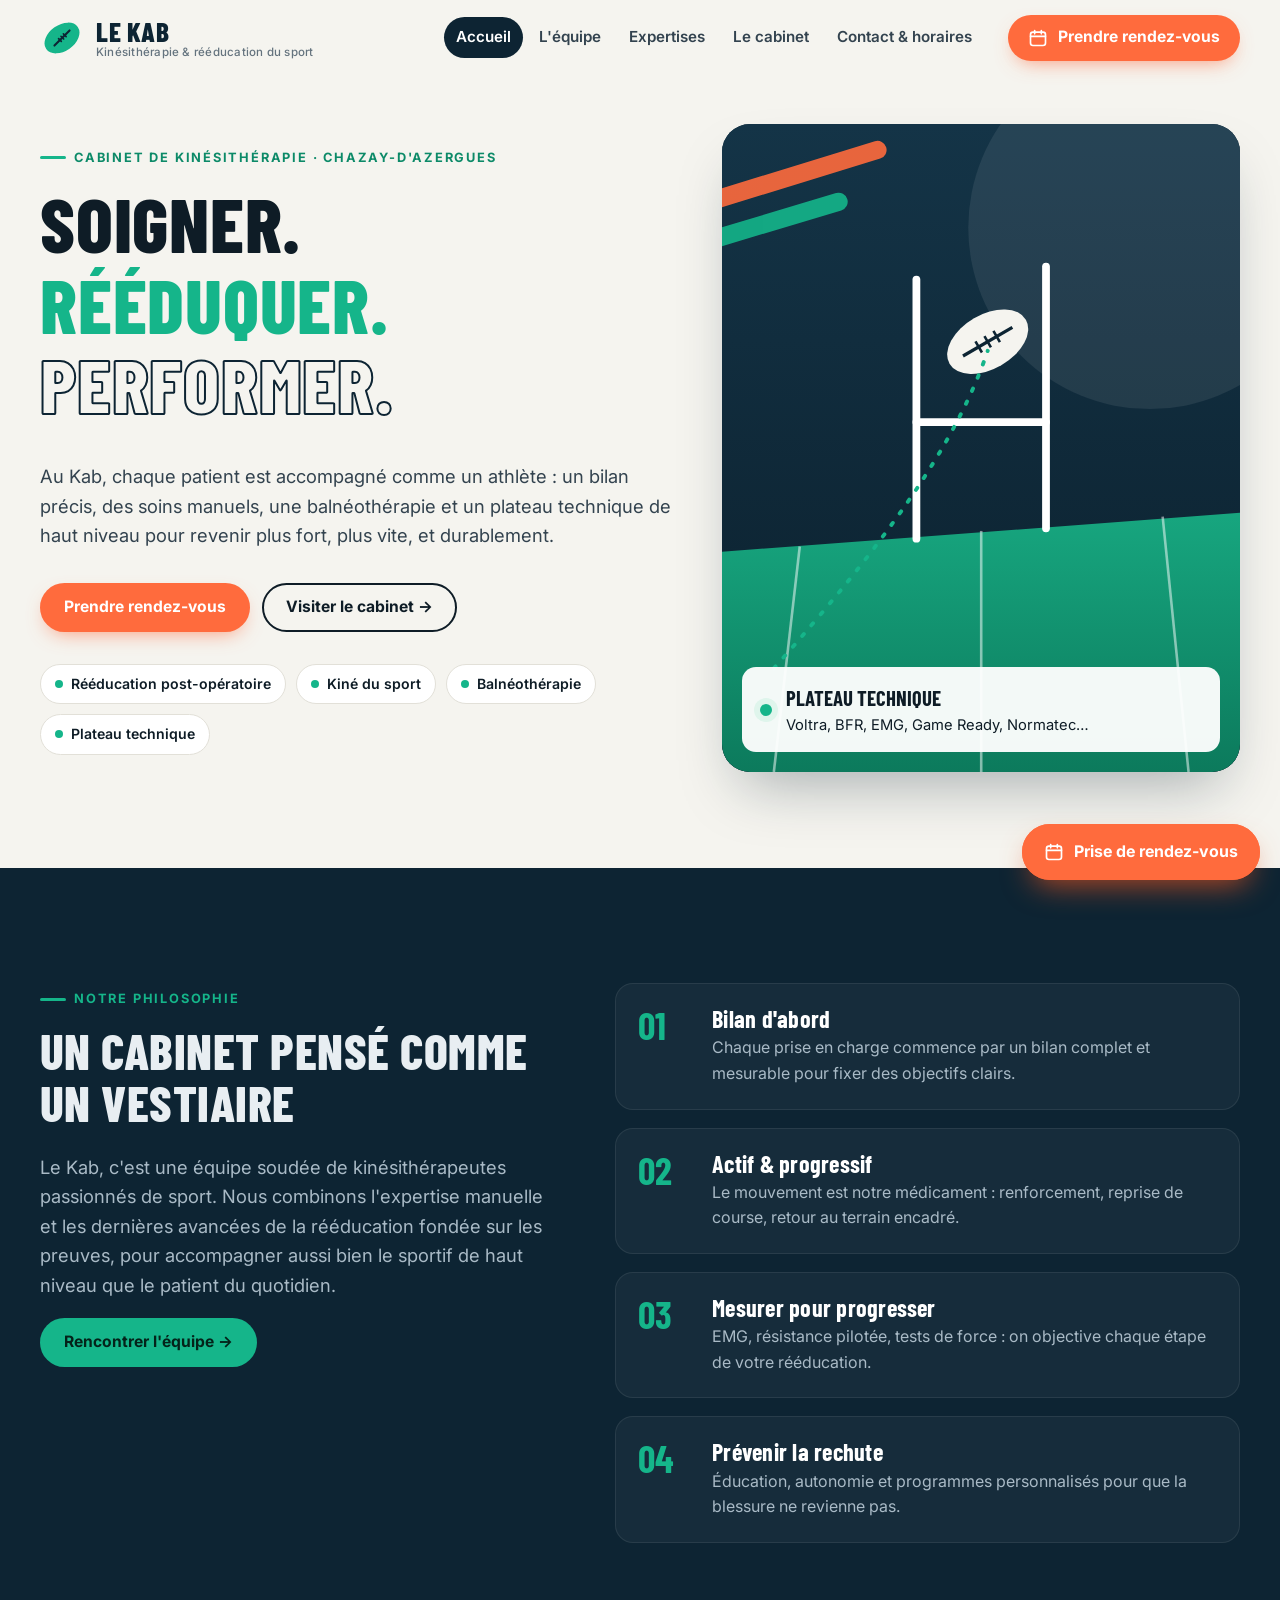
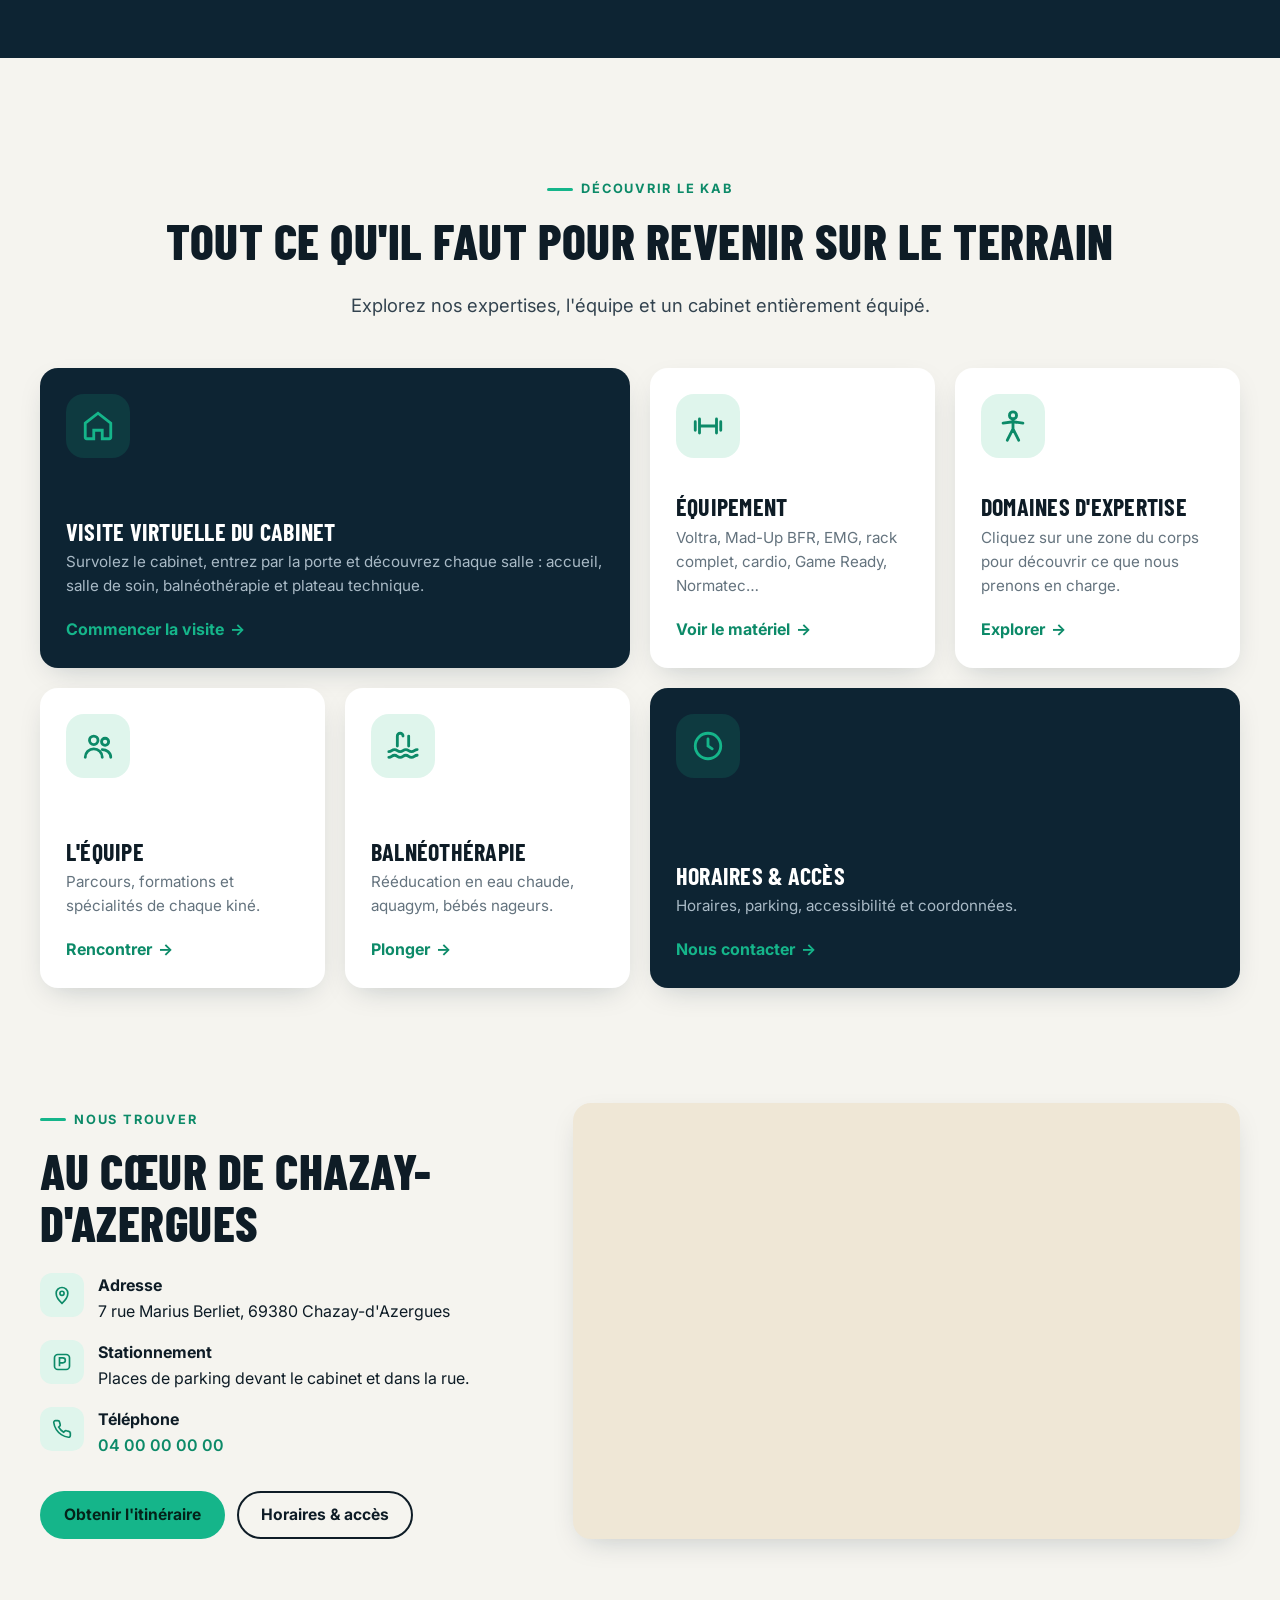
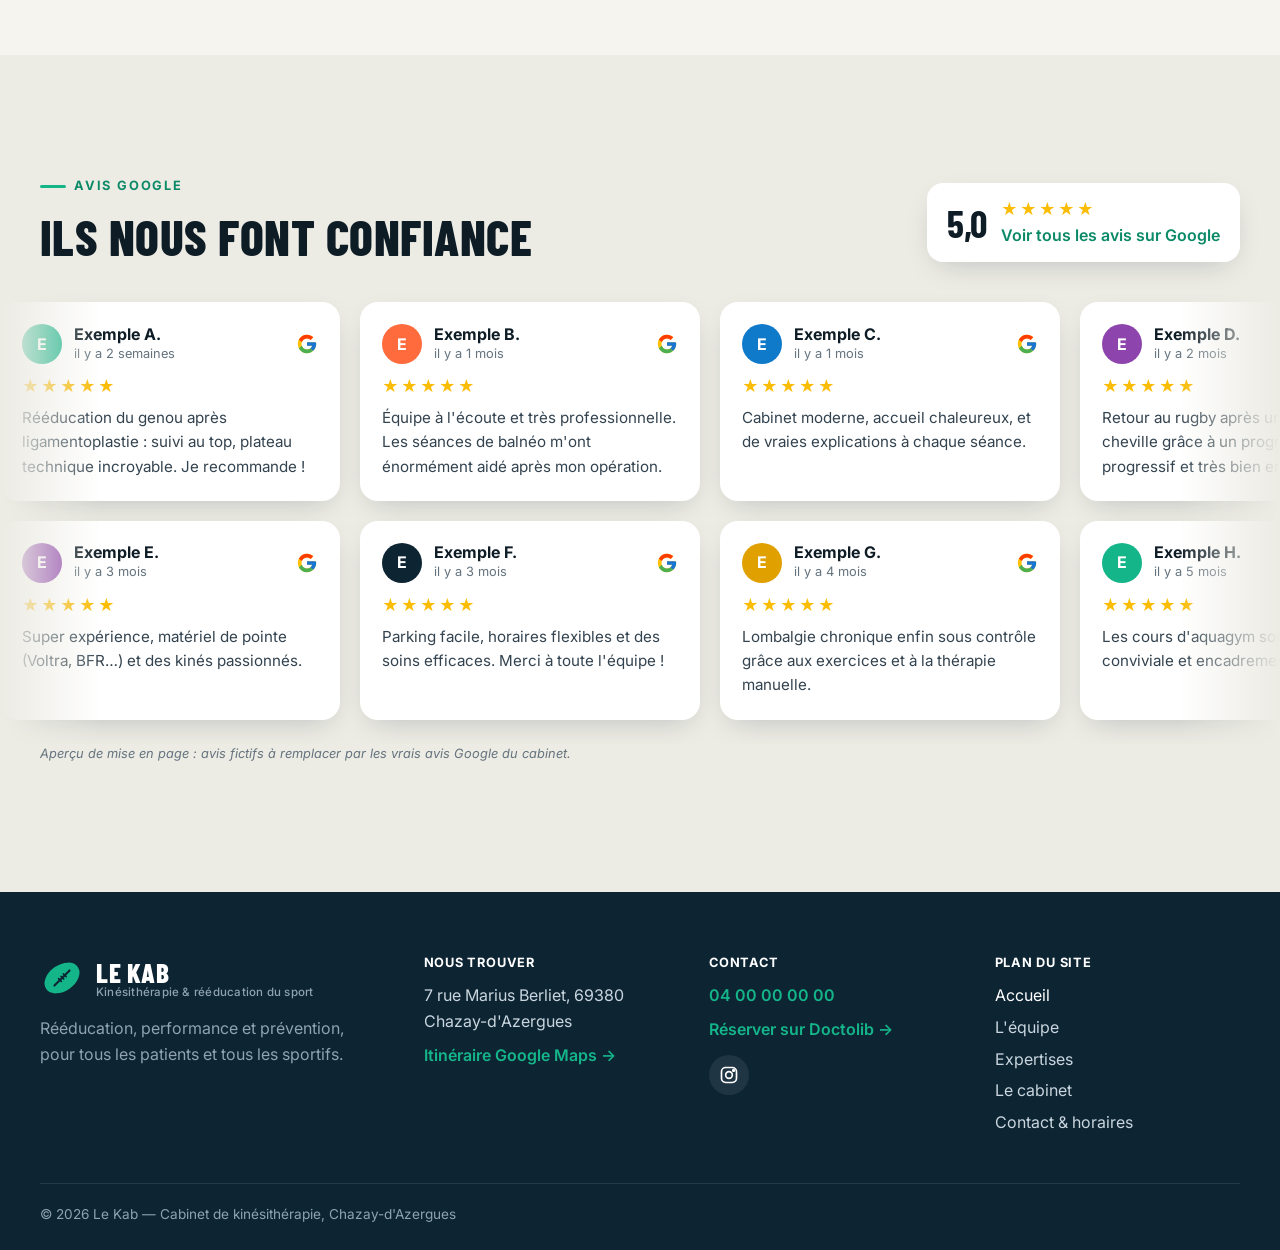
==== index.html @ 51d3e30d "Site Le Kab : accueil, équipe, expertises, visite du cabinet, contact Co-Authored-By: Claude Opus 5." ====
<!doctype html>
<html lang="fr">
<head>
  <meta charset="utf-8">
  <meta name="viewport" content="width=device-width, initial-scale=1">
  <title>Le Kab — Kinésithérapie du sport à Chazay-d'Azergues</title>
  <meta name="description" content="Le Kab, cabinet de kinésithérapie et rééducation du sport à Chazay-d'Azergues (69380) : bilan, thérapie manuelle, dry needling, balnéothérapie et plateau technique.">
  <link rel="icon" href="assets/img/logo.svg" type="image/svg+xml">
  <link rel="preconnect" href="https://fonts.googleapis.com">
  <link rel="preconnect" href="https://fonts.gstatic.com" crossorigin>
  <link href="https://fonts.googleapis.com/css2?family=Barlow+Condensed:wght@600;700;800;900&family=Inter:wght@400;500;600;700;800&display=swap" rel="stylesheet">
  <link rel="stylesheet" href="assets/css/style.css">
</head>
<body data-page="accueil">
  <a class="skip" href="#main">Aller au contenu</a>
  <header id="site-header"></header>

  <main id="main">
    <!-- ===== HERO ===== -->
    <section class="hero">
      <div class="container hero-grid">
        <div>
          <span class="eyebrow reveal">Cabinet de kinésithérapie · Chazay-d'Azergues</span>
          <h1 class="reveal d1">Soigner.<br><span>Rééduquer.</span><br><span class="outline">Performer.</span></h1>
          <p class="lead reveal d2">Au Kab, chaque patient est accompagné comme un athlète : un bilan précis, des soins manuels, une balnéothérapie et un plateau technique de haut niveau pour revenir plus fort, plus vite, et durablement.</p>
          <div class="btn-row reveal d3">
            <a class="btn btn-rdv" href="contact.html#rdv">Prendre rendez-vous</a>
            <a class="btn btn-ghost" href="cabinet.html">Visiter le cabinet →</a>
          </div>
          <div class="hero-badges reveal d4">
            <span class="badge"><i></i>Rééducation post-opératoire</span>
            <span class="badge"><i></i>Kiné du sport</span>
            <span class="badge"><i></i>Balnéothérapie</span>
            <span class="badge"><i></i>Plateau technique</span>
          </div>
        </div>

        <div class="hero-visual reveal d2" aria-hidden="true">
          <!-- Illustration : remplaçable par une photo du cabinet -->
          <svg viewBox="0 0 400 500" preserveAspectRatio="xMidYMid slice">
            <defs>
              <linearGradient id="hg" x1="0" y1="0" x2="0" y2="1"><stop offset="0" stop-color="#143447"/><stop offset="1" stop-color="#0b1f2c"/></linearGradient>
              <linearGradient id="grass" x1="0" y1="0" x2="0" y2="1"><stop offset="0" stop-color="#17a67f"/><stop offset="1" stop-color="#0c7a5c"/></linearGradient>
            </defs>
            <rect width="400" height="500" fill="url(#hg)"/>
            <g opacity=".08" fill="#fff"><circle cx="330" cy="80" r="140"/></g>
            <path d="M0 330 L400 300 L400 500 L0 500 Z" fill="url(#grass)"/>
            <g stroke="#fff" stroke-opacity=".5" stroke-width="2"><path d="M60 326 L40 500"/><path d="M200 314 L200 500"/><path d="M340 303 L360 500"/></g>
            <!-- poteaux -->
            <g stroke="#fff" stroke-width="6" stroke-linecap="round"><path d="M150 320 V120"/><path d="M250 312 V110"/><path d="M150 230 H250"/></g>
            <!-- ballon -->
            <g transform="translate(205 168) rotate(-30)">
              <ellipse rx="34" ry="21" fill="#f5f4ef"/>
              <path d="M-22 0 H22" stroke="#0d2433" stroke-width="2.5"/>
              <path d="M-8 -5v10M0 -5v10M8 -5v10" stroke="#0d2433" stroke-width="2"/>
            </g>
            <path d="M40 420 C 120 330, 180 250, 205 175" stroke="#15b58a" stroke-width="3" stroke-dasharray="2 9" stroke-linecap="round" fill="none"/>
            <!-- bandes de kinésio -->
            <g stroke-linecap="round" stroke-width="14" opacity=".9">
              <path d="M-10 60 L120 20" stroke="#ff6b3d"/>
              <path d="M-10 90 L90 60" stroke="#15b58a"/>
            </g>
          </svg>
          <div class="hv-tag"><span class="hv-dot"></span><div><strong>Plateau technique</strong>Voltra, BFR, EMG, Game Ready, Normatec…</div></div>
        </div>
      </div>
    </section>

    <!-- ===== PHILOSOPHIE ===== -->
    <section class="section dark">
      <div class="container philo">
        <div>
          <span class="eyebrow reveal">Notre philosophie</span>
          <h2 class="reveal d1">Un cabinet pensé comme un vestiaire</h2>
          <p class="lead reveal d2">Le Kab, c'est une équipe soudée de kinésithérapeutes passionnés de sport. Nous combinons l'expertise manuelle et les dernières avancées de la rééducation fondée sur les preuves, pour accompagner aussi bien le sportif de haut niveau que le patient du quotidien.</p>
          <a class="btn btn-kab reveal d3" href="equipe.html">Rencontrer l'équipe →</a>
        </div>
        <div class="philo-list">
          <div class="philo-item reveal"><b>01</b><div><h3>Bilan d'abord</h3><p>Chaque prise en charge commence par un bilan complet et mesurable pour fixer des objectifs clairs.</p></div></div>
          <div class="philo-item reveal d1"><b>02</b><div><h3>Actif &amp; progressif</h3><p>Le mouvement est notre médicament : renforcement, reprise de course, retour au terrain encadré.</p></div></div>
          <div class="philo-item reveal d2"><b>03</b><div><h3>Mesurer pour progresser</h3><p>EMG, résistance pilotée, tests de force : on objective chaque étape de votre rééducation.</p></div></div>
          <div class="philo-item reveal d3"><b>04</b><div><h3>Prévenir la rechute</h3><p>Éducation, autonomie et programmes personnalisés pour que la blessure ne revienne pas.</p></div></div>
        </div>
      </div>
    </section>

    <!-- ===== DÉCOUVRIR ===== -->
    <section class="section">
      <div class="container">
        <div class="center">
          <span class="eyebrow reveal">Découvrir le Kab</span>
          <h2 class="reveal d1">Tout ce qu'il faut pour revenir sur le terrain</h2>
          <p class="lead reveal d2">Explorez nos expertises, l'équipe et un cabinet entièrement équipé.</p>
        </div>
        <div class="tiles" style="margin-top:48px">
          <a class="tile feature reveal" href="cabinet.html">
            <span class="tile-ic"><svg viewBox="0 0 24 24" fill="none" stroke="currentColor" stroke-width="2" stroke-linecap="round"><path d="M3 10 12 3l9 7v10a1 1 0 0 1-1 1h-5v-6H9v6H4a1 1 0 0 1-1-1z"/></svg></span>
            <h3>Visite virtuelle du cabinet</h3>
            <p>Survolez le cabinet, entrez par la porte et découvrez chaque salle : accueil, salle de soin, balnéothérapie et plateau technique.</p>
            <span class="go">Commencer la visite</span>
          </a>
          <a class="tile reveal d1" href="cabinet.html#plateau">
            <span class="tile-ic"><svg viewBox="0 0 24 24" fill="none" stroke="currentColor" stroke-width="2" stroke-linecap="round"><path d="M6 7v10M18 7v10M3 9v6M21 9v6M6 12h12"/></svg></span>
            <h3>Équipement</h3>
            <p>Voltra, Mad-Up BFR, EMG, rack complet, cardio, Game Ready, Normatec…</p>
            <span class="go">Voir le matériel</span>
          </a>
          <a class="tile reveal d2" href="expertise.html">
            <span class="tile-ic"><svg viewBox="0 0 24 24" fill="none" stroke="currentColor" stroke-width="2" stroke-linecap="round"><circle cx="12" cy="4.5" r="2.5"/><path d="M12 7v7M8 22l4-8 4 8M5 10l7-1 7 1"/></svg></span>
            <h3>Domaines d'expertise</h3>
            <p>Cliquez sur une zone du corps pour découvrir ce que nous prenons en charge.</p>
            <span class="go">Explorer</span>
          </a>
          <a class="tile reveal" href="equipe.html">
            <span class="tile-ic"><svg viewBox="0 0 24 24" fill="none" stroke="currentColor" stroke-width="2" stroke-linecap="round"><circle cx="9" cy="8" r="3"/><circle cx="17" cy="9" r="2.5"/><path d="M3 20c0-3.5 2.7-6 6-6s6 2.5 6 6M15 14.5c3 0 6 2 6 5.5"/></svg></span>
            <h3>L'équipe</h3>
            <p>Parcours, formations et spécialités de chaque kiné.</p>
            <span class="go">Rencontrer</span>
          </a>
          <a class="tile reveal d1" href="cabinet.html#balneo">
            <span class="tile-ic"><svg viewBox="0 0 24 24" fill="none" stroke="currentColor" stroke-width="2" stroke-linecap="round"><path d="M2 16c2 0 2-1.5 4-1.5S8 16 10 16s2-1.5 4-1.5 2 1.5 4 1.5 2-1.5 4-1.5M2 20c2 0 2-1.5 4-1.5S8 20 10 20s2-1.5 4-1.5 2 1.5 4 1.5 2-1.5 4-1.5M8 12V5a2 2 0 0 1 4 0M16 12V5"/></svg></span>
            <h3>Balnéothérapie</h3>
            <p>Rééducation en eau chaude, aquagym, bébés nageurs.</p>
            <span class="go">Plonger</span>
          </a>
          <a class="tile feature reveal d2" href="contact.html">
            <span class="tile-ic"><svg viewBox="0 0 24 24" fill="none" stroke="currentColor" stroke-width="2" stroke-linecap="round"><circle cx="12" cy="12" r="9"/><path d="M12 7v5l3 2"/></svg></span>
            <h3>Horaires &amp; accès</h3>
            <p>Horaires, parking, accessibilité et coordonnées.</p>
            <span class="go">Nous contacter</span>
          </a>
        </div>
      </div>
    </section>

    <!-- ===== LOCALISATION ===== -->
    <section class="section" style="padding-top:0">
      <div class="container location">
        <div>
          <span class="eyebrow reveal">Nous trouver</span>
          <h2 class="reveal d1">Au cœur de Chazay-d'Azergues</h2>
          <ul class="info-list reveal d2">
            <li><span class="ii"><svg class="ic" viewBox="0 0 24 24" fill="none" stroke="currentColor" stroke-width="2"><path d="M12 22s7-6.2 7-12a7 7 0 1 0-14 0c0 5.8 7 12 7 12z"/><circle cx="12" cy="10" r="2.5"/></svg></span><div><strong>Adresse</strong><span data-k="address"></span></div></li>
            <li><span class="ii"><svg class="ic" viewBox="0 0 24 24" fill="none" stroke="currentColor" stroke-width="2"><rect x="3" y="3" width="18" height="18" rx="4"/><path d="M9 17V7h4a3 3 0 0 1 0 6H9"/></svg></span><div><strong>Stationnement</strong>Places de parking devant le cabinet et dans la rue.</div></li>
            <li><span class="ii"><svg class="ic" viewBox="0 0 24 24" fill="none" stroke="currentColor" stroke-width="2"><path d="M22 16.9v3a2 2 0 0 1-2.2 2 19.8 19.8 0 0 1-8.6-3.1 19.5 19.5 0 0 1-6-6A19.8 19.8 0 0 1 2.1 4.2 2 2 0 0 1 4.1 2h3a2 2 0 0 1 2 1.7c.1.9.4 1.8.7 2.7a2 2 0 0 1-.5 2.1L8 9.8a16 16 0 0 0 6 6l1.3-1.3a2 2 0 0 1 2.1-.4c.9.3 1.8.6 2.7.7a2 2 0 0 1 1.7 2z"/></svg></span><div><strong>Téléphone</strong><a class="link" data-k="phone" href="#"></a></div></li>
          </ul>
          <div class="btn-row reveal d3">
            <a class="btn btn-kab" data-k="maps-dir" href="#" target="_blank" rel="noopener">Obtenir l'itinéraire</a>
            <a class="btn btn-ghost" href="contact.html">Horaires &amp; accès</a>
          </div>
        </div>
        <div class="map-frame reveal d2">
          <iframe data-k="maps-embed" title="Carte : localisation du cabinet Le Kab" loading="lazy" referrerpolicy="no-referrer-when-downgrade"></iframe>
        </div>
      </div>
    </section>

    <!-- ===== AVIS GOOGLE ===== -->
    <section class="section" style="background:#ecebe4">
      <div class="container reviews-head">
        <div>
          <span class="eyebrow">Avis Google</span>
          <h2 style="margin:0">Ils nous font confiance</h2>
        </div>
        <div class="rating-box">
          <b id="rating-value">5,0</b>
          <div><div class="stars">★★★★★</div><a class="link" id="reviews-link" href="#" target="_blank" rel="noopener">Voir tous les avis sur Google</a></div>
        </div>
      </div>
      <div class="reviews" aria-label="Avis clients">
        <div class="reviews-track" id="reviews-a"></div>
        <div class="reviews-track reverse" id="reviews-b"></div>
      </div>
      <p class="container placeholder-note" id="reviews-note"></p>
    </section>
  </main>

  <footer id="site-footer"></footer>

  <script src="assets/js/config.js"></script>
  <script src="assets/js/main.js"></script>
  <script src="assets/js/reviews.js"></script>
</body>
</html>
---- assets/css/style.css ----
/* =========================================================
   Le Kab — feuille de style
   ========================================================= */
:root {
  --ink: #0e1c26;
  --ink-2: #33434f;
  --muted: #64737e;
  --bg: #f5f4ef;
  --surface: #ffffff;
  --line: #e2e0d8;
  --navy: #0d2433;
  --navy-2: #143447;
  --kab: #15b58a;      /* vert « Kab » */
  --kab-dark: #0c8a68;
  --kab-soft: #dff5ec;
  --hot: #ff6b3d;      /* bouton RDV */
  --hot-dark: #e5531f;
  --sand: #efe7d6;
  --logo-ink: #0d2433;
  --radius: 18px;
  --radius-sm: 10px;
  --shadow: 0 10px 30px -12px rgba(13, 36, 51, .25);
  --shadow-lg: 0 30px 60px -20px rgba(13, 36, 51, .35);
  --header-h: 76px;
  --font: "Inter", system-ui, -apple-system, "Segoe UI", Roboto, sans-serif;
  --font-display: "Barlow Condensed", "Arial Narrow", Impact, sans-serif;
}

*, *::before, *::after { box-sizing: border-box; }
html { scroll-behavior: smooth; -webkit-text-size-adjust: 100%; }
html.no-scroll { overflow: hidden; }
body {
  margin: 0; font-family: var(--font); color: var(--ink); background: var(--bg);
  font-size: 16px; line-height: 1.6; -webkit-font-smoothing: antialiased;
}
img, svg, video { max-width: 100%; display: block; }
a { color: inherit; }
h1, h2, h3, h4 { font-family: var(--font-display); line-height: 1.05; margin: 0 0 .5em; letter-spacing: .01em; }
h1 { font-size: clamp(2.6rem, 6vw, 4.8rem); font-weight: 800; text-transform: uppercase; }
h2 { font-size: clamp(2rem, 4vw, 3.1rem); font-weight: 800; text-transform: uppercase; }
h3 { font-size: 1.5rem; font-weight: 700; }
h4 { font-size: 1.1rem; font-weight: 700; text-transform: uppercase; letter-spacing: .06em; }
p { margin: 0 0 1em; }
.muted { color: var(--muted); }
.container { width: min(1200px, 100% - 32px); margin-inline: auto; }
.section { padding: clamp(64px, 9vw, 120px) 0; }
.section-tight { padding: 56px 0; }
.eyebrow {
  display: inline-flex; align-items: center; gap: 8px; font-weight: 700; font-size: .8rem;
  text-transform: uppercase; letter-spacing: .14em; color: var(--kab-dark); margin-bottom: 14px;
}
.eyebrow::before { content: ""; width: 26px; height: 3px; background: var(--kab); border-radius: 2px; }
.lead { font-size: 1.15rem; color: var(--ink-2); max-width: 62ch; }
.center { text-align: center; }
.center .lead { margin-inline: auto; }
.dark { background: var(--navy); color: #e8eef2; }
.dark .muted, .dark .lead { color: #a9bac6; }
.dark .eyebrow { color: var(--kab); }
.ic { width: 20px; height: 20px; flex: none; }
.skip { position: absolute; left: -999px; }
.skip:focus { left: 12px; top: 12px; z-index: 999; background: #fff; padding: 8px 12px; border-radius: 8px; }
:focus-visible { outline: 3px solid var(--kab); outline-offset: 3px; }

/* ---------- Boutons ---------- */
.btn {
  display: inline-flex; align-items: center; gap: 10px; padding: 13px 22px; border-radius: 999px;
  font-weight: 700; text-decoration: none; border: 2px solid transparent; cursor: pointer;
  font-size: .98rem; transition: transform .15s ease, background .2s, box-shadow .2s, color .2s;
  font-family: inherit; line-height: 1.2;
}
.btn:hover { transform: translateY(-2px); }
.btn-rdv { background: var(--hot); color: #fff; box-shadow: 0 8px 20px -8px rgba(255, 107, 61, .7); }
.btn-rdv:hover { background: var(--hot-dark); }
.btn-kab { background: var(--kab); color: #04231a; }
.btn-kab:hover { background: #1fcb9c; }
.btn-ghost { border-color: currentColor; background: transparent; }
.btn-light { background: #fff; color: var(--navy); }
.btn-sm { padding: 9px 16px; font-size: .9rem; }
.btn-row { display: flex; flex-wrap: wrap; gap: 12px; }
.link { color: var(--kab-dark); font-weight: 600; text-decoration: none; }
.link:hover { text-decoration: underline; }
.dark .link { color: var(--kab); }

/* ---------- Header ---------- */
.site-header {
  position: sticky; top: 0; z-index: 50; height: var(--header-h);
  background: rgba(245, 244, 239, .86); backdrop-filter: saturate(1.4) blur(12px);
  -webkit-backdrop-filter: saturate(1.4) blur(12px); border-bottom: 1px solid transparent; transition: border-color .2s, background .2s;
}
.site-header.scrolled { border-color: var(--line); background: rgba(245, 244, 239, .95); }
.header-inner { height: 100%; display: flex; align-items: center; gap: 24px; }
.brand { display: flex; align-items: center; gap: 12px; text-decoration: none; color: var(--navy); }
.logo-mark { width: 44px; height: 44px; color: var(--kab); }
.brand-text { display: flex; flex-direction: column; line-height: 1.05; }
.brand-text strong { font-family: var(--font-display); font-size: 1.7rem; font-weight: 800; text-transform: uppercase; letter-spacing: .02em; }
.brand-text small { font-size: .72rem; color: var(--muted); font-weight: 500; letter-spacing: .02em; }
.main-nav { display: flex; gap: 4px; margin-left: auto; }
.main-nav a {
  text-decoration: none; font-weight: 600; font-size: .95rem; padding: 8px 12px; border-radius: 999px; color: var(--ink-2);
  transition: background .2s, color .2s;
}
.main-nav a:hover { background: rgba(13, 36, 51, .06); color: var(--ink); }
.main-nav a[aria-current="page"] { background: var(--navy); color: #fff; }
.header-rdv { padding: 11px 18px; }
.burger { display: none; margin-left: auto; width: 44px; height: 44px; border: 0; background: var(--navy); border-radius: 12px; cursor: pointer; padding: 12px 11px; flex-direction: column; justify-content: space-between; }
.burger span { display: block; height: 2px; background: #fff; border-radius: 2px; transition: transform .2s, opacity .2s; }
.nav-open .burger span:nth-child(1) { transform: translateY(8px) rotate(45deg); }
.nav-open .burger span:nth-child(2) { opacity: 0; }
.nav-open .burger span:nth-child(3) { transform: translateY(-8px) rotate(-45deg); }

@media (max-width: 1080px) {
  .header-rdv span { display: none; }
  .header-rdv { padding: 11px; }
}
@media (max-width: 900px) {
  .burger { display: flex; }
  .header-rdv { display: none; }
  .main-nav {
    position: fixed; inset: var(--header-h) 0 auto 0; flex-direction: column; gap: 0; background: var(--bg);
    padding: 12px 16px 24px; border-bottom: 1px solid var(--line); box-shadow: var(--shadow);
    transform: translateY(-12px); opacity: 0; pointer-events: none; transition: transform .2s, opacity .2s;
  }
  .nav-open .main-nav { transform: none; opacity: 1; pointer-events: auto; }
  .main-nav a { padding: 14px 12px; font-size: 1.05rem; border-radius: 10px; }
  .brand-text small { display: none; }
}

/* ---------- Bouton RDV flottant ---------- */
.rdv-fab {
  position: fixed; right: 20px; bottom: 20px; z-index: 60; display: inline-flex; align-items: center; gap: 10px;
  background: var(--hot); color: #fff; text-decoration: none; font-weight: 700; padding: 15px 22px; border-radius: 999px;
  box-shadow: 0 14px 30px -10px rgba(229, 83, 31, .8); transition: transform .2s, background .2s;
  animation: fab-in .5s .4s both cubic-bezier(.2, 1.4, .4, 1);
}
.rdv-fab:hover { background: var(--hot-dark); transform: translateY(-3px); }
.rdv-fab::after {
  content: ""; position: absolute; inset: 0; border-radius: inherit; border: 2px solid var(--hot);
  animation: pulse 2.4s infinite; pointer-events: none;
}
@keyframes pulse { 0% { transform: scale(1); opacity: .8; } 70%, 100% { transform: scale(1.25, 1.5); opacity: 0; } }
@keyframes fab-in { from { transform: translateY(80px); opacity: 0; } }
@media (max-width: 600px) {
  .rdv-fab { left: 16px; right: 16px; bottom: 12px; justify-content: center; }
  body { padding-bottom: 72px; }
}

/* ---------- Footer ---------- */
.site-footer { background: var(--navy); color: #c9d6de; padding: 64px 0 24px; }
.site-footer .brand { color: #fff; }
.site-footer .brand-text small { color: #8fa3b0; display: block; }
.site-footer h4 { color: #fff; font-family: var(--font); font-size: .8rem; margin-bottom: 14px; }
.site-footer p { margin: 0 0 8px; }
.site-footer .link { color: var(--kab); }
.footer-grid { display: grid; grid-template-columns: 1.4fr 1fr 1fr 1fr; gap: 40px; }
.footer-grid .muted { color: #8fa3b0; margin-top: 16px; max-width: 32ch; }
.footer-nav { display: flex; flex-direction: column; gap: 6px; }
.footer-nav a { text-decoration: none; color: #c9d6de; }
.footer-nav a:hover, .footer-nav a[aria-current] { color: #fff; }
.socials { display: flex; gap: 10px; margin-top: 12px; }
.socials a { width: 40px; height: 40px; border-radius: 50%; display: grid; place-items: center; background: rgba(255,255,255,.08); color: #fff; transition: background .2s; }
.socials a:hover { background: var(--kab); color: var(--navy); }
.footer-bottom { border-top: 1px solid rgba(255,255,255,.1); margin-top: 48px; padding-top: 20px; font-size: .85rem; color: #8fa3b0; }
@media (max-width: 900px) { .footer-grid { grid-template-columns: 1fr 1fr; } }
@media (max-width: 560px) { .footer-grid { grid-template-columns: 1fr; } }

/* ---------- Révélation ---------- */
.reveal { opacity: 0; transform: translateY(24px); transition: opacity .7s ease, transform .7s ease; }
.reveal.in { opacity: 1; transform: none; }
.reveal.d1 { transition-delay: .08s; } .reveal.d2 { transition-delay: .16s; } .reveal.d3 { transition-delay: .24s; } .reveal.d4 { transition-delay: .32s; }
@media (prefers-reduced-motion: reduce) {
  .reveal { opacity: 1; transform: none; transition: none; }
  *, *::before, *::after { animation-duration: .01ms !important; animation-iteration-count: 1 !important; }
  html { scroll-behavior: auto; }
}

/* ---------- En-tête de page ---------- */
.page-hero { padding: 72px 0 56px; position: relative; overflow: hidden; }
.page-hero .lead { margin-top: 8px; }
.page-hero.dark { padding-bottom: 72px; }

/* ---------- Cartes ---------- */
.card { background: var(--surface); border-radius: var(--radius); box-shadow: var(--shadow); padding: 28px; }
.grid { display: grid; gap: 24px; }
.grid-2 { grid-template-columns: repeat(2, 1fr); }
.grid-3 { grid-template-columns: repeat(3, 1fr); }
.grid-4 { grid-template-columns: repeat(4, 1fr); }
@media (max-width: 960px) { .grid-3, .grid-4 { grid-template-columns: repeat(2, 1fr); } }
@media (max-width: 640px) { .grid-2, .grid-3, .grid-4 { grid-template-columns: 1fr; } }

/* =========================================================
   ACCUEIL
   ========================================================= */
.hero { position: relative; overflow: hidden; padding: 48px 0 96px; }
.hero-grid { display: grid; grid-template-columns: 1.1fr .9fr; gap: 48px; align-items: center; }
.hero h1 span { color: var(--kab); }
.hero h1 .outline { -webkit-text-stroke: 2px var(--navy); color: transparent; }
.hero .lead { margin: 20px 0 32px; }
.hero-badges { display: flex; flex-wrap: wrap; gap: 10px; margin-top: 32px; }
.badge { display: inline-flex; align-items: center; gap: 8px; background: var(--surface); border: 1px solid var(--line); padding: 8px 14px; border-radius: 999px; font-size: .88rem; font-weight: 600; }
.badge i { width: 8px; height: 8px; border-radius: 50%; background: var(--kab); }
.hero-visual { position: relative; aspect-ratio: 4 / 5; border-radius: 28px; overflow: hidden; background: var(--navy); box-shadow: var(--shadow-lg); }
.hero-visual svg { width: 100%; height: 100%; }
.hero-visual .hv-tag {
  position: absolute; left: 20px; bottom: 20px; right: 20px; background: rgba(255,255,255,.95); border-radius: 14px; padding: 14px 18px;
  display: flex; align-items: center; gap: 14px; font-size: .92rem;
}
.hero-visual .hv-tag strong { display: block; font-family: var(--font-display); font-size: 1.3rem; text-transform: uppercase; }
.hv-dot { width: 12px; height: 12px; border-radius: 50%; background: var(--kab); box-shadow: 0 0 0 6px var(--kab-soft); flex: none; }
@media (max-width: 900px) { .hero-grid { grid-template-columns: 1fr; } .hero-visual { aspect-ratio: 16 / 11; } }

.philo { display: grid; grid-template-columns: .9fr 1.1fr; gap: 64px; align-items: start; }
.philo-list { display: grid; gap: 18px; }
.philo-item { display: grid; grid-template-columns: 56px 1fr; gap: 18px; align-items: start; padding: 22px; border-radius: var(--radius); background: rgba(255,255,255,.04); border: 1px solid rgba(255,255,255,.08); }
.philo-item b { font-family: var(--font-display); font-size: 2.4rem; color: var(--kab); line-height: 1; }
.philo-item h3 { margin-bottom: 4px; color: #fff; }
.philo-item p { margin: 0; color: #a9bac6; }
@media (max-width: 900px) { .philo { grid-template-columns: 1fr; gap: 32px; } }

.tiles { display: grid; grid-template-columns: repeat(4, 1fr); gap: 20px; }
.tile {
  position: relative; display: flex; flex-direction: column; min-height: 300px; padding: 26px; border-radius: var(--radius);
  background: var(--surface); text-decoration: none; overflow: hidden; box-shadow: var(--shadow);
  transition: transform .25s, box-shadow .25s;
}
.tile:hover { transform: translateY(-6px); box-shadow: var(--shadow-lg); }
.tile .tile-ic { width: 64px; height: 64px; border-radius: 18px; display: grid; place-items: center; background: var(--kab-soft); color: var(--kab-dark); margin-bottom: auto; transition: background .25s, color .25s; }
.tile .tile-ic svg { width: 34px; height: 34px; }
.tile:hover .tile-ic { background: var(--kab); color: var(--navy); }
.tile h3 { margin: 24px 0 6px; text-transform: uppercase; }
.tile p { color: var(--muted); margin: 0 0 18px; font-size: .95rem; }
.tile .go { font-weight: 700; color: var(--kab-dark); display: inline-flex; gap: 6px; align-items: center; }
.tile .go::after { content: "→"; transition: transform .2s; }
.tile:hover .go::after { transform: translateX(4px); }
.tile.feature { grid-column: span 2; background: var(--navy); color: #fff; }
.tile.feature p { color: #a9bac6; }
.tile.feature .tile-ic { background: rgba(21,181,138,.15); color: var(--kab); }
.tile.feature .go { color: var(--kab); }
@media (max-width: 960px) { .tiles { grid-template-columns: repeat(2, 1fr); } }
@media (max-width: 560px) { .tiles { grid-template-columns: 1fr; } .tile.feature { grid-column: auto; } }

.location { display: grid; grid-template-columns: .85fr 1.15fr; gap: 40px; align-items: stretch; }
.map-frame { border-radius: var(--radius); overflow: hidden; min-height: 380px; box-shadow: var(--shadow); background: var(--sand); }
.map-frame iframe { width: 100%; height: 100%; min-height: 380px; border: 0; display: block; }
.info-list { list-style: none; padding: 0; margin: 24px 0 32px; display: grid; gap: 16px; }
.info-list li { display: grid; grid-template-columns: 44px 1fr; gap: 14px; align-items: start; }
.info-list .ii { width: 44px; height: 44px; border-radius: 12px; background: var(--kab-soft); color: var(--kab-dark); display: grid; place-items: center; }
.info-list strong { display: block; }
@media (max-width: 900px) { .location { grid-template-columns: 1fr; } }

/* Avis */
.reviews { overflow: hidden; padding: 8px 0 24px; mask-image: linear-gradient(90deg, transparent, #000 8%, #000 92%, transparent); -webkit-mask-image: linear-gradient(90deg, transparent, #000 8%, #000 92%, transparent); }
.reviews-track { display: flex; gap: 20px; width: max-content; animation: marquee 60s linear infinite; }
.reviews:hover .reviews-track { animation-play-state: paused; }
.reviews-track.reverse { animation-direction: reverse; margin-top: 20px; animation-duration: 70s; }
@keyframes marquee { to { transform: translateX(-50%); } }
.review { width: 340px; flex: none; background: var(--surface); border-radius: var(--radius); padding: 22px; box-shadow: var(--shadow); }
.review header { display: flex; align-items: center; gap: 12px; margin-bottom: 10px; }
.review .av { width: 40px; height: 40px; border-radius: 50%; display: grid; place-items: center; font-weight: 700; color: #fff; }
.review .who { font-weight: 700; line-height: 1.2; }
.review .when { font-size: .8rem; color: var(--muted); }
.review .g { margin-left: auto; width: 22px; height: 22px; }
.stars { color: #fbbc04; letter-spacing: 2px; font-size: 1rem; }
.review p { margin: 6px 0 0; color: var(--ink-2); font-size: .95rem; }
.reviews-head { display: flex; align-items: end; justify-content: space-between; gap: 24px; flex-wrap: wrap; margin-bottom: 32px; }
.rating-box { display: flex; align-items: center; gap: 14px; background: var(--surface); padding: 14px 20px; border-radius: 16px; box-shadow: var(--shadow); }
.rating-box b { font-family: var(--font-display); font-size: 2.4rem; line-height: 1; }
.placeholder-note { font-size: .8rem; color: var(--muted); font-style: italic; }

/* =========================================================
   ÉQUIPE
   ========================================================= */
.try-hero { position: relative; background: var(--navy); color: #fff; overflow: hidden; }
.try-stage { position: relative; height: clamp(320px, 52vw, 520px); }
.try-stage svg { position: absolute; inset: 0; width: 100%; height: 100%; }
.try-title {
  position: absolute; inset: 0; display: grid; place-content: center; text-align: center; pointer-events: none; z-index: 2;
}
.try-title .burst {
  font-family: var(--font-display); font-weight: 900; font-size: clamp(4rem, 14vw, 11rem); text-transform: uppercase; line-height: .9;
  color: #fff; text-shadow: 0 6px 0 var(--kab-dark), 0 20px 40px rgba(0,0,0,.4); transform: scale(0) rotate(-8deg); opacity: 0;
}
.try-title .sub { font-weight: 700; letter-spacing: .25em; text-transform: uppercase; opacity: 0; transform: translateY(10px); }
.try-hero.play .burst { animation: burst .7s 2.1s forwards cubic-bezier(.2, 1.6, .4, 1); }
.try-hero.play .sub { animation: fadeup .6s 2.6s forwards; }
@keyframes burst { to { transform: scale(1) rotate(-4deg); opacity: 1; } }
@keyframes fadeup { to { opacity: 1; transform: none; } }
.try-hero .replay { position: absolute; right: 16px; bottom: 16px; z-index: 3; }

.team-grid { display: grid; grid-template-columns: repeat(3, 1fr); gap: 28px; }
@media (max-width: 960px) { .team-grid { grid-template-columns: repeat(2, 1fr); } }
@media (max-width: 620px) { .team-grid { grid-template-columns: 1fr; } }
.member { background: var(--surface); border-radius: 22px; overflow: hidden; box-shadow: var(--shadow); display: flex; flex-direction: column; }
.member-media { position: relative; aspect-ratio: 4 / 4.2; background: linear-gradient(160deg, #1b4a63, var(--navy)); overflow: hidden; }
.member-media video, .member-media img { width: 100%; height: 100%; object-fit: cover; }
.member-media .silhouette { position: absolute; inset: auto 0 0 0; height: 88%; margin-inline: auto; color: rgba(255,255,255,.12); }
.member-media .num {
  position: absolute; right: 16px; top: 10px; font-family: var(--font-display); font-weight: 900; font-size: 5rem; line-height: 1;
  color: transparent; -webkit-text-stroke: 2px rgba(255,255,255,.35);
}
.member-media .mini-try { position: absolute; inset: 0; pointer-events: none; }
.member-media .mini-ball { position: absolute; left: -40px; bottom: 26%; width: 38px; transition: none; }
.member:hover .mini-ball, .member.open .mini-ball { animation: run 1.1s forwards cubic-bezier(.5, 0, .3, 1); }
@keyframes run { 0% { left: -40px; transform: rotate(0); } 80% { left: 72%; transform: rotate(540deg) translateY(-30px); } 100% { left: 74%; transform: rotate(600deg) translateY(0); } }
.member-media .mini-line { position: absolute; left: 70%; top: 0; bottom: 0; width: 3px; background: rgba(255,255,255,.35); }
.member-media .essai-tag {
  position: absolute; left: 50%; top: 22%; transform: translate(-50%, 0) scale(.4); opacity: 0;
  font-family: var(--font-display); font-weight: 900; font-size: 2.2rem; color: #fff; background: var(--kab); padding: 4px 16px; border-radius: 8px; text-transform: uppercase;
}
.member:hover .essai-tag, .member.open .essai-tag { animation: tag .4s 1s forwards cubic-bezier(.2, 1.6, .4, 1); }
@keyframes tag { to { opacity: 1; transform: translate(-50%, 0) scale(1) rotate(-4deg); } }
.member-body { padding: 24px; display: flex; flex-direction: column; gap: 6px; flex: 1; }
.member-body h3 { font-size: 1.9rem; text-transform: uppercase; margin: 0; }
.member-role { color: var(--kab-dark); font-weight: 700; font-size: .9rem; }
.chips { display: flex; flex-wrap: wrap; gap: 6px; margin: 10px 0 4px; }
.chip { font-size: .78rem; font-weight: 600; padding: 5px 10px; border-radius: 999px; background: var(--kab-soft); color: var(--kab-dark); }
.member-actions { display: flex; gap: 10px; flex-wrap: wrap; margin-top: auto; padding-top: 14px; }
.toggle-parcours { background: var(--navy); color: #fff; }
.toggle-parcours[aria-expanded="true"] { background: var(--kab); color: var(--navy); }
.parcours { display: grid; grid-template-rows: 0fr; transition: grid-template-rows .45s ease; }
.parcours > div { overflow: hidden; }
.member.open .parcours { grid-template-rows: 1fr; }
.timeline { list-style: none; margin: 0; padding: 4px 24px 26px 24px; position: relative; }
.timeline::before { content: ""; position: absolute; left: 33px; top: 10px; bottom: 30px; width: 2px; background: var(--line); }
.timeline li { position: relative; padding-left: 32px; margin-top: 14px; }
.timeline li::before { content: ""; position: absolute; left: 4px; top: 6px; width: 12px; height: 12px; border-radius: 50%; background: var(--surface); border: 3px solid var(--kab); }
.timeline .yr { font-size: .78rem; font-weight: 800; color: var(--kab-dark); letter-spacing: .06em; }
.timeline .t { font-weight: 600; line-height: 1.35; }
.timeline .s { font-size: .86rem; color: var(--muted); }

/* =========================================================
   EXPERTISES — corps interactif
   ========================================================= */
.body-explorer { display: grid; grid-template-columns: minmax(280px, 420px) 1fr; gap: 48px; align-items: start; }
@media (max-width: 860px) { .body-explorer { grid-template-columns: 1fr; } }
.body-stage { position: sticky; top: calc(var(--header-h) + 20px); background: var(--surface); border-radius: 28px; box-shadow: var(--shadow); padding: 20px; }
@media (max-width: 860px) { .body-stage { position: relative; top: 0; max-width: 420px; margin-inline: auto; width: 100%; } }
.view-switch { display: flex; background: var(--bg); border-radius: 999px; padding: 4px; margin-bottom: 8px; }
.view-switch button { flex: 1; border: 0; background: transparent; padding: 8px; border-radius: 999px; font-weight: 700; cursor: pointer; font-family: inherit; color: var(--muted); }
.view-switch button[aria-pressed="true"] { background: var(--navy); color: #fff; }
.body-svg { width: 100%; height: auto; max-height: 72vh; margin-inline: auto; }
.body-svg .skin { fill: #dfe6ea; stroke: #c5d0d7; stroke-width: 2; }
.body-svg .limb { stroke: #dfe6ea; stroke-linecap: round; fill: none; }
.body-svg .limb-o { stroke: #c5d0d7; stroke-linecap: round; fill: none; }
.body-svg .muscle { fill: none; stroke: #cbd5dc; stroke-width: 1.5; stroke-linecap: round; }
.zone { cursor: pointer; outline: none; }
.zone .halo { fill: var(--kab); opacity: .18; transform-box: fill-box; transform-origin: center; animation: halo 2.2s infinite ease-out; }
.zone .dot { fill: var(--kab); stroke: #fff; stroke-width: 3; transition: r .2s, fill .2s; }
.zone:hover .dot, .zone:focus-visible .dot { fill: var(--hot); }
.zone.active .dot { fill: var(--hot); }
.zone.active .halo { fill: var(--hot); opacity: .3; }
.zone .area { fill: var(--hot); opacity: 0; transition: opacity .25s; }
.zone.active .area, .zone:hover .area { opacity: .22; }
@keyframes halo { 0% { transform: scale(.6); opacity: .45; } 100% { transform: scale(1.8); opacity: 0; } }
.zone-label { font: 700 11px var(--font); fill: var(--navy); pointer-events: none; opacity: 0; transition: opacity .2s; }
.zone:hover .zone-label, .zone.active .zone-label, .zone:focus-visible .zone-label { opacity: 1; }

.zone-pills { display: flex; flex-wrap: wrap; gap: 8px; margin-bottom: 24px; }
.zone-pills button {
  border: 1.5px solid var(--line); background: var(--surface); padding: 8px 14px; border-radius: 999px; font-weight: 600; cursor: pointer; font-family: inherit; color: var(--ink-2); transition: all .2s;
}
.zone-pills button:hover { border-color: var(--kab); }
.zone-pills button[aria-pressed="true"] { background: var(--navy); color: #fff; border-color: var(--navy); }
.zone-panel { background: var(--surface); border-radius: 24px; box-shadow: var(--shadow); overflow: hidden; }
.zone-panel-head { background: var(--navy); color: #fff; padding: 28px 32px; display: flex; gap: 20px; align-items: center; }
.zone-panel-head .zi { width: 64px; height: 64px; border-radius: 18px; background: var(--kab); color: var(--navy); display: grid; place-items: center; flex: none; font-family: var(--font-display); font-weight: 900; font-size: 1.6rem; }
.zone-panel-head h2 { margin: 0; font-size: clamp(1.8rem, 3vw, 2.4rem); }
.zone-panel-head p { margin: 4px 0 0; color: #a9bac6; }
.zone-panel-body { padding: 28px 32px 32px; }
.zone-panel-body.swap { animation: swap .35s ease; }
@keyframes swap { from { opacity: 0; transform: translateY(10px); } }
.patho-list { list-style: none; padding: 0; margin: 0 0 24px; display: grid; grid-template-columns: repeat(2, 1fr); gap: 10px; }
@media (max-width: 560px) { .patho-list { grid-template-columns: 1fr; } }
.patho-list li { display: flex; gap: 10px; align-items: flex-start; padding: 12px 14px; background: var(--bg); border-radius: 12px; font-weight: 500; line-height: 1.35; }
.patho-list li::before { content: ""; width: 8px; height: 8px; border-radius: 50%; background: var(--kab); margin-top: 6px; flex: none; }
.approach { border-left: 4px solid var(--kab); padding: 4px 0 4px 18px; margin-bottom: 20px; }
.approach h4 { margin-bottom: 6px; font-family: var(--font); font-size: .8rem; color: var(--kab-dark); }
.approach p { margin: 0; }
.disclaimer { display: flex; gap: 14px; align-items: center; background: var(--sand); border-radius: 16px; padding: 18px 20px; margin-top: 28px; }
.disclaimer p { margin: 0; }
.disclaimer .btn { margin-left: auto; flex: none; }
@media (max-width: 560px) { .disclaimer { flex-direction: column; align-items: flex-start; } .disclaimer .btn { margin-left: 0; } }

/* =========================================================
   CABINET — visite immersive
   ========================================================= */
.mode-switch { display: inline-flex; background: rgba(255,255,255,.08); border-radius: 999px; padding: 5px; margin-top: 24px; flex-wrap: wrap; }
.mode-switch button { border: 0; background: transparent; color: #c9d6de; padding: 10px 18px; border-radius: 999px; font-weight: 700; cursor: pointer; font-family: inherit; }
.mode-switch button[aria-pressed="true"] { background: var(--kab); color: var(--navy); }

/* Survol aérien */
.flyover { position: relative; height: 320vh; background: #0a1a25; }
.flyover-sticky { position: sticky; top: var(--header-h); height: calc(100vh - var(--header-h)); overflow: hidden; }
.flyover-world { position: absolute; inset: 0; transform-origin: var(--ox, 50%) var(--oy, 60%); will-change: transform; }
.flyover-world svg { width: 100%; height: 100%; }
.flyover-door { position: absolute; inset: 0; display: flex; pointer-events: none; opacity: 0; }
.flyover-door .leaf { flex: 1; background: linear-gradient(90deg, #d7dee3, #eef2f4); border: 6px solid #2a3d4a; position: relative; }
.flyover-door .leaf.l { transform: translateX(calc(var(--door, 0) * -100%)); border-right-width: 3px; }
.flyover-door .leaf.r { transform: translateX(calc(var(--door, 0) * 100%)); border-left-width: 3px; }
.flyover-door .leaf::after { content: ""; position: absolute; top: 50%; width: 10px; height: 80px; margin-top: -40px; background: #2a3d4a; border-radius: 6px; }
.flyover-door .leaf.l::after { right: 24px; } .flyover-door .leaf.r::after { left: 24px; }
.flyover-door .glass { position: absolute; inset: 10% 14%; background: linear-gradient(135deg, rgba(120,170,200,.55), rgba(200,230,245,.35)); border-radius: 4px; }
.flyover-door .sign { position: absolute; left: 50%; top: 8%; transform: translateX(-50%); z-index: 2; background: var(--navy); color: #fff; padding: 10px 26px; border-radius: 10px; font-family: var(--font-display); font-weight: 800; font-size: 2rem; letter-spacing: .05em; text-transform: uppercase; display: flex; gap: 10px; align-items: center; opacity: calc(1 - var(--door, 0) * 2); }
.flyover-caption {
  position: absolute; left: 50%; bottom: 32px; transform: translateX(-50%); z-index: 3; background: rgba(13,36,51,.85); color: #fff;
  padding: 12px 22px; border-radius: 999px; font-weight: 600; white-space: nowrap; backdrop-filter: blur(6px); font-size: .95rem; transition: opacity .3s;
}
.flyover-caption .ic { display: inline-block; vertical-align: -4px; margin-right: 6px; }
@media (max-width: 560px) { .flyover-caption { white-space: normal; text-align: center; width: calc(100% - 32px); border-radius: 16px; } }
.flyover-inside { position: absolute; inset: 0; opacity: 0; }
.flyover-inside svg { width: 100%; height: 100%; }
.flyover.static { height: auto; }
.flyover.static .flyover-sticky { position: relative; top: 0; height: 70vh; }
.flyover-skip { position: absolute; right: 16px; top: 16px; z-index: 3; }

/* Navigation des salles */
.tour-nav { position: sticky; top: var(--header-h); z-index: 20; background: rgba(13,36,51,.96); backdrop-filter: blur(8px); border-bottom: 1px solid rgba(255,255,255,.08); }
.tour-nav ol { list-style: none; margin: 0 auto; padding: 0; display: flex; overflow-x: auto; scrollbar-width: none; }
.tour-nav ol::-webkit-scrollbar { display: none; }
.tour-nav a { display: flex; align-items: center; gap: 8px; padding: 14px 16px; color: #a9bac6; text-decoration: none; font-weight: 600; font-size: .92rem; white-space: nowrap; border-bottom: 3px solid transparent; }
.tour-nav a b { width: 24px; height: 24px; display: grid; place-items: center; border-radius: 50%; background: rgba(255,255,255,.1); font-size: .75rem; }
.tour-nav a.active { color: #fff; border-color: var(--kab); }
.tour-nav a.active b { background: var(--kab); color: var(--navy); }

.room { padding: 72px 0; scroll-margin-top: calc(var(--header-h) + 52px); }
.room:nth-of-type(even) { background: #ecebe4; }
.room-head { display: flex; align-items: end; justify-content: space-between; gap: 24px; flex-wrap: wrap; margin-bottom: 28px; }
.room-head h2 { margin: 0; }
.room-step { font-family: var(--font-display); font-weight: 900; font-size: 4.5rem; line-height: .8; color: transparent; -webkit-text-stroke: 2px var(--kab); }
.room-hint { display: inline-flex; gap: 8px; align-items: center; font-size: .9rem; color: var(--muted); }
.room-hint i { width: 18px; height: 18px; border-radius: 50%; background: var(--kab); box-shadow: 0 0 0 5px var(--kab-soft); }

.scene { position: relative; border-radius: 24px; overflow: hidden; box-shadow: var(--shadow-lg); background: #dfe3df; }
.scene-media { position: relative; aspect-ratio: 16 / 9; }
.scene-media > svg, .scene-media > img { position: absolute; inset: 0; width: 100%; height: 100%; object-fit: cover; }
.scene.zoomable .scene-media { transition: transform .6s cubic-bezier(.3, .8, .3, 1); transform-origin: 0 0; }
.scene.zoomable { overflow: hidden; }
.scene.zoomable .scene-clip { overflow: hidden; }

.hotspot {
  position: absolute; left: var(--x); top: var(--y); transform: translate(-50%, -50%); z-index: 2;
  width: 34px; height: 34px; border-radius: 50%; border: 0; padding: 0; cursor: pointer; background: transparent;
}
.hotspot::before { content: ""; position: absolute; inset: 0; border-radius: 50%; background: rgba(21,181,138,.35); animation: hs 2s infinite; }
.hotspot::after {
  content: "+"; position: absolute; inset: 5px; border-radius: 50%; background: var(--kab); color: var(--navy); font-weight: 900; font-size: 18px;
  display: grid; place-items: center; line-height: 1; box-shadow: 0 0 0 3px #fff, 0 6px 14px rgba(0,0,0,.35); transition: transform .2s, background .2s;
}
.hotspot:hover::after, .hotspot.open::after, .hotspot:focus-visible::after { background: var(--hot); color: #fff; transform: rotate(45deg); }
.hotspot.zoom::after { content: "⌕"; font-size: 17px; }
.hotspot.zoom:hover::after, .hotspot.zoom.open::after { transform: none; }
@keyframes hs { 0% { transform: scale(.8); opacity: 1; } 100% { transform: scale(1.9); opacity: 0; } }
.scene.zoomed .hotspot { opacity: 0; pointer-events: none; }

.bubble {
  position: absolute; z-index: 5; width: min(320px, calc(100% - 24px)); background: #fff; border-radius: 16px; padding: 18px 20px 16px;
  box-shadow: 0 20px 50px -10px rgba(0,0,0,.45); opacity: 0; transform: translateY(8px) scale(.97); transition: opacity .2s, transform .2s; pointer-events: none;
}
.bubble.show { opacity: 1; transform: none; pointer-events: auto; }
.bubble h4 { font-family: var(--font-display); font-size: 1.35rem; text-transform: uppercase; letter-spacing: .01em; margin-bottom: 6px; color: var(--navy); }
.bubble p { margin: 0; font-size: .92rem; color: var(--ink-2); line-height: 1.5; }
.bubble .tags { display: flex; gap: 6px; flex-wrap: wrap; margin-top: 10px; }
.bubble .more { margin-top: 12px; }

.scene-legend { display: flex; flex-wrap: wrap; gap: 8px; margin-top: 18px; }
.scene-legend button { border: 1.5px solid var(--line); background: var(--surface); padding: 7px 14px; border-radius: 999px; font: 600 .88rem var(--font); cursor: pointer; color: var(--ink-2); }
.scene-legend button:hover, .scene-legend button.on { border-color: var(--kab); background: var(--kab-soft); color: var(--kab-dark); }
.zoom-exit { position: absolute; top: 16px; right: 16px; z-index: 6; display: none; }
.scene.zoomed .zoom-exit { display: inline-flex; }
.zoom-info { position: absolute; left: 16px; bottom: 16px; z-index: 6; max-width: 420px; display: none; }
.scene.zoomed .zoom-info { display: block; animation: swap .4s ease; }
.zoom-info .bubble { position: static; opacity: 1; transform: none; width: 100%; pointer-events: auto; }
@media (max-width: 700px) {
  .hotspot { width: 26px; height: 26px; }
  .hotspot::after { inset: 4px; font-size: 14px; }
  .scene .bubble { position: relative; left: auto !important; right: auto !important; top: auto !important; bottom: auto !important; width: 100%; border-radius: 0; display: none; transform: none; box-shadow: none; border-top: 4px solid var(--kab); }
  .scene .bubble.show { display: block; }
  .zoom-info { position: static; max-width: none; }
  .scene .zoom-info .bubble { display: block; border-radius: 0; padding: 14px 16px; }
  .zoom-info .bubble p { font-size: .84rem; }
}

/* Mode « matériel un à un » */
.gear-grid { display: grid; grid-template-columns: repeat(auto-fill, minmax(240px, 1fr)); gap: 20px; }
.gear {
  background: var(--surface); border-radius: var(--radius); overflow: hidden; box-shadow: var(--shadow); cursor: pointer; text-align: left;
  border: 0; padding: 0; font: inherit; color: inherit; display: flex; flex-direction: column; transition: transform .2s, box-shadow .2s;
}
.gear:hover { transform: translateY(-4px); box-shadow: var(--shadow-lg); }
.gear-media { aspect-ratio: 4/3; background: linear-gradient(160deg, #e9efe9, #d6e2dc); display: grid; place-items: center; position: relative; }
.gear-media svg { width: 70%; height: 70%; }
.gear-media .room-tag { position: absolute; left: 12px; top: 12px; font-size: .72rem; font-weight: 700; background: var(--navy); color: #fff; padding: 4px 10px; border-radius: 999px; text-transform: uppercase; letter-spacing: .06em; }
.gear-body { padding: 18px 20px 22px; }
.gear-body h3 { margin: 0 0 4px; text-transform: uppercase; font-size: 1.35rem; }
.gear-body p { margin: 0; color: var(--muted); font-size: .92rem; }
.gear-filter { display: flex; flex-wrap: wrap; gap: 8px; margin-bottom: 28px; }
.gear-filter button { border: 1.5px solid var(--line); background: var(--surface); padding: 8px 16px; border-radius: 999px; font: 600 .9rem var(--font); cursor: pointer; color: var(--ink-2); }
.gear-filter button[aria-pressed="true"] { background: var(--navy); color: #fff; border-color: var(--navy); }

/* Modale */
.modal { position: fixed; inset: 0; z-index: 100; display: grid; place-items: center; padding: 16px; }
.modal[hidden] { display: none; }
.modal-backdrop { position: absolute; inset: 0; background: rgba(8, 20, 28, .7); backdrop-filter: blur(4px); opacity: 0; transition: opacity .2s; }
.modal-card { position: relative; width: min(980px, 100%); max-height: calc(100vh - 32px); overflow: auto; background: var(--surface); border-radius: 24px; transform: translateY(20px) scale(.98); opacity: 0; transition: all .25s; outline: none; }
.modal.open .modal-backdrop { opacity: 1; }
.modal.open .modal-card { transform: none; opacity: 1; }
.modal-close { position: absolute; right: 14px; top: 14px; z-index: 3; width: 42px; height: 42px; border-radius: 50%; border: 0; background: var(--navy); color: #fff; font-size: 26px; line-height: 1; cursor: pointer; }
.product { display: grid; grid-template-columns: 1.1fr .9fr; }
@media (max-width: 760px) { .product { grid-template-columns: 1fr; } }
.product-media { position: relative; background: linear-gradient(160deg, #e9efe9, #d0ddd6); min-height: 360px; display: grid; place-items: center; }
.product-media > svg { width: 78%; height: auto; max-height: 360px; }
.product-media .hotspot { width: 30px; height: 30px; }
.product-media .bubble { width: min(260px, calc(100% - 24px)); }
.product-info { padding: 40px 32px 32px; }
.product-info h2 { font-size: 2.2rem; margin-bottom: 6px; }
.product-info .sub { color: var(--kab-dark); font-weight: 700; margin-bottom: 16px; }
.product-info ul { padding-left: 18px; margin: 0 0 20px; }
.product-info li { margin-bottom: 6px; }
.product-info .note { font-size: .85rem; color: var(--muted); background: var(--bg); padding: 12px 14px; border-radius: 12px; }

/* =========================================================
   CONTACT
   ========================================================= */
.contact-grid { display: grid; grid-template-columns: 1.15fr .85fr; gap: 28px; align-items: start; }
@media (max-width: 900px) { .contact-grid { grid-template-columns: 1fr; } }
.rdv-options { display: grid; grid-template-columns: repeat(2, 1fr); gap: 16px; margin-bottom: 28px; }
@media (max-width: 560px) { .rdv-options { grid-template-columns: 1fr; } }
.rdv-opt { display: flex; flex-direction: column; gap: 6px; padding: 22px; border-radius: 18px; text-decoration: none; transition: transform .2s; }
.rdv-opt:hover { transform: translateY(-3px); }
.rdv-opt .big { font-family: var(--font-display); font-weight: 800; font-size: 1.7rem; text-transform: uppercase; line-height: 1.05; }
.rdv-opt.doc { background: #107aca; color: #fff; }
.rdv-opt.tel { background: var(--navy); color: #fff; }
.rdv-opt small { opacity: .8; }
.form { display: grid; gap: 14px; }
.form .row { display: grid; grid-template-columns: 1fr 1fr; gap: 14px; }
@media (max-width: 560px) { .form .row { grid-template-columns: 1fr; } }
.form label { display: grid; gap: 6px; font-weight: 600; font-size: .9rem; }
.form input, .form select, .form textarea {
  font: inherit; padding: 12px 14px; border-radius: 12px; border: 1.5px solid var(--line); background: var(--bg); color: var(--ink); width: 100%;
}
.form input:focus, .form select:focus, .form textarea:focus { outline: none; border-color: var(--kab); background: #fff; }
.form textarea { min-height: 110px; resize: vertical; }
.slots { display: flex; flex-wrap: wrap; gap: 8px; }
.slots label { display: inline-flex; flex-direction: row; align-items: center; gap: 0; font-weight: 600; }
.slots input { position: absolute; opacity: 0; width: 1px; height: 1px; }
.slots span { padding: 8px 14px; border-radius: 999px; border: 1.5px solid var(--line); cursor: pointer; background: var(--bg); }
.slots input:checked + span { background: var(--navy); color: #fff; border-color: var(--navy); }
.slots input:focus-visible + span { outline: 3px solid var(--kab); outline-offset: 2px; }
.form-msg { padding: 12px 14px; border-radius: 12px; background: var(--kab-soft); color: var(--kab-dark); font-weight: 600; display: none; }
.form-msg.show { display: block; }
.hours { width: 100%; border-collapse: collapse; }
.hours td { padding: 11px 0; border-bottom: 1px solid var(--line); }
.hours td:last-child { text-align: right; font-weight: 600; }
.hours tr.today td { color: var(--kab-dark); font-weight: 800; }
.hours tr.today td:first-child::after { content: " · aujourd'hui"; font-weight: 600; font-size: .8rem; }
.open-now { display: inline-flex; align-items: center; gap: 8px; font-weight: 700; font-size: .9rem; padding: 6px 12px; border-radius: 999px; background: var(--kab-soft); color: var(--kab-dark); margin-bottom: 10px; }
.open-now i { width: 8px; height: 8px; border-radius: 50%; background: currentColor; }
.access-list { list-style: none; padding: 0; margin: 0; display: grid; gap: 14px; }
.access-list li { display: grid; grid-template-columns: 44px 1fr; gap: 14px; }
.access-list .ii { width: 44px; height: 44px; border-radius: 12px; background: var(--kab-soft); color: var(--kab-dark); display: grid; place-items: center; }
.access-list strong { display: block; }
.insta-card { background: linear-gradient(135deg, #833ab4, #fd1d1d 55%, #fcb045); color: #fff; border-radius: var(--radius); padding: 28px; text-decoration: none; display: flex; align-items: center; gap: 18px; }
.insta-card .ic { width: 44px; height: 44px; }
.insta-card strong { font-family: var(--font-display); font-size: 1.6rem; text-transform: uppercase; display: block; line-height: 1.1; }
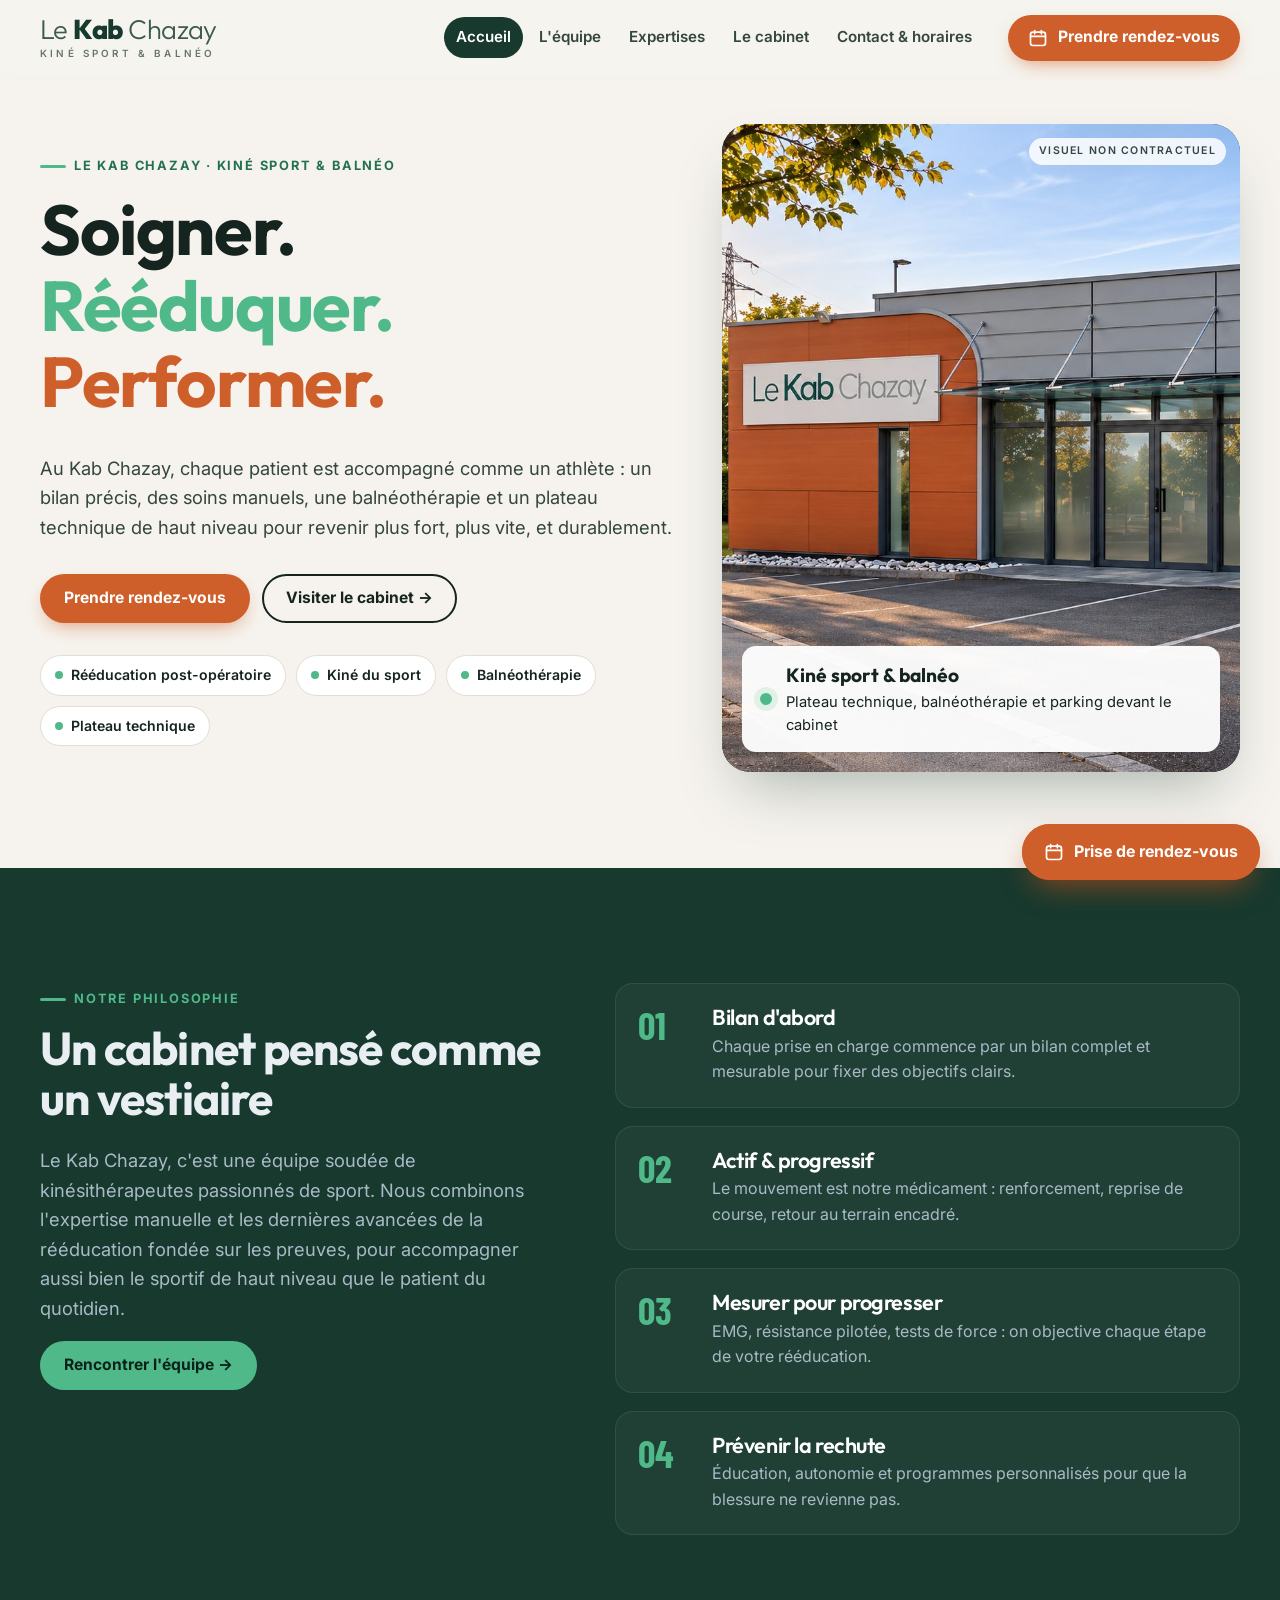
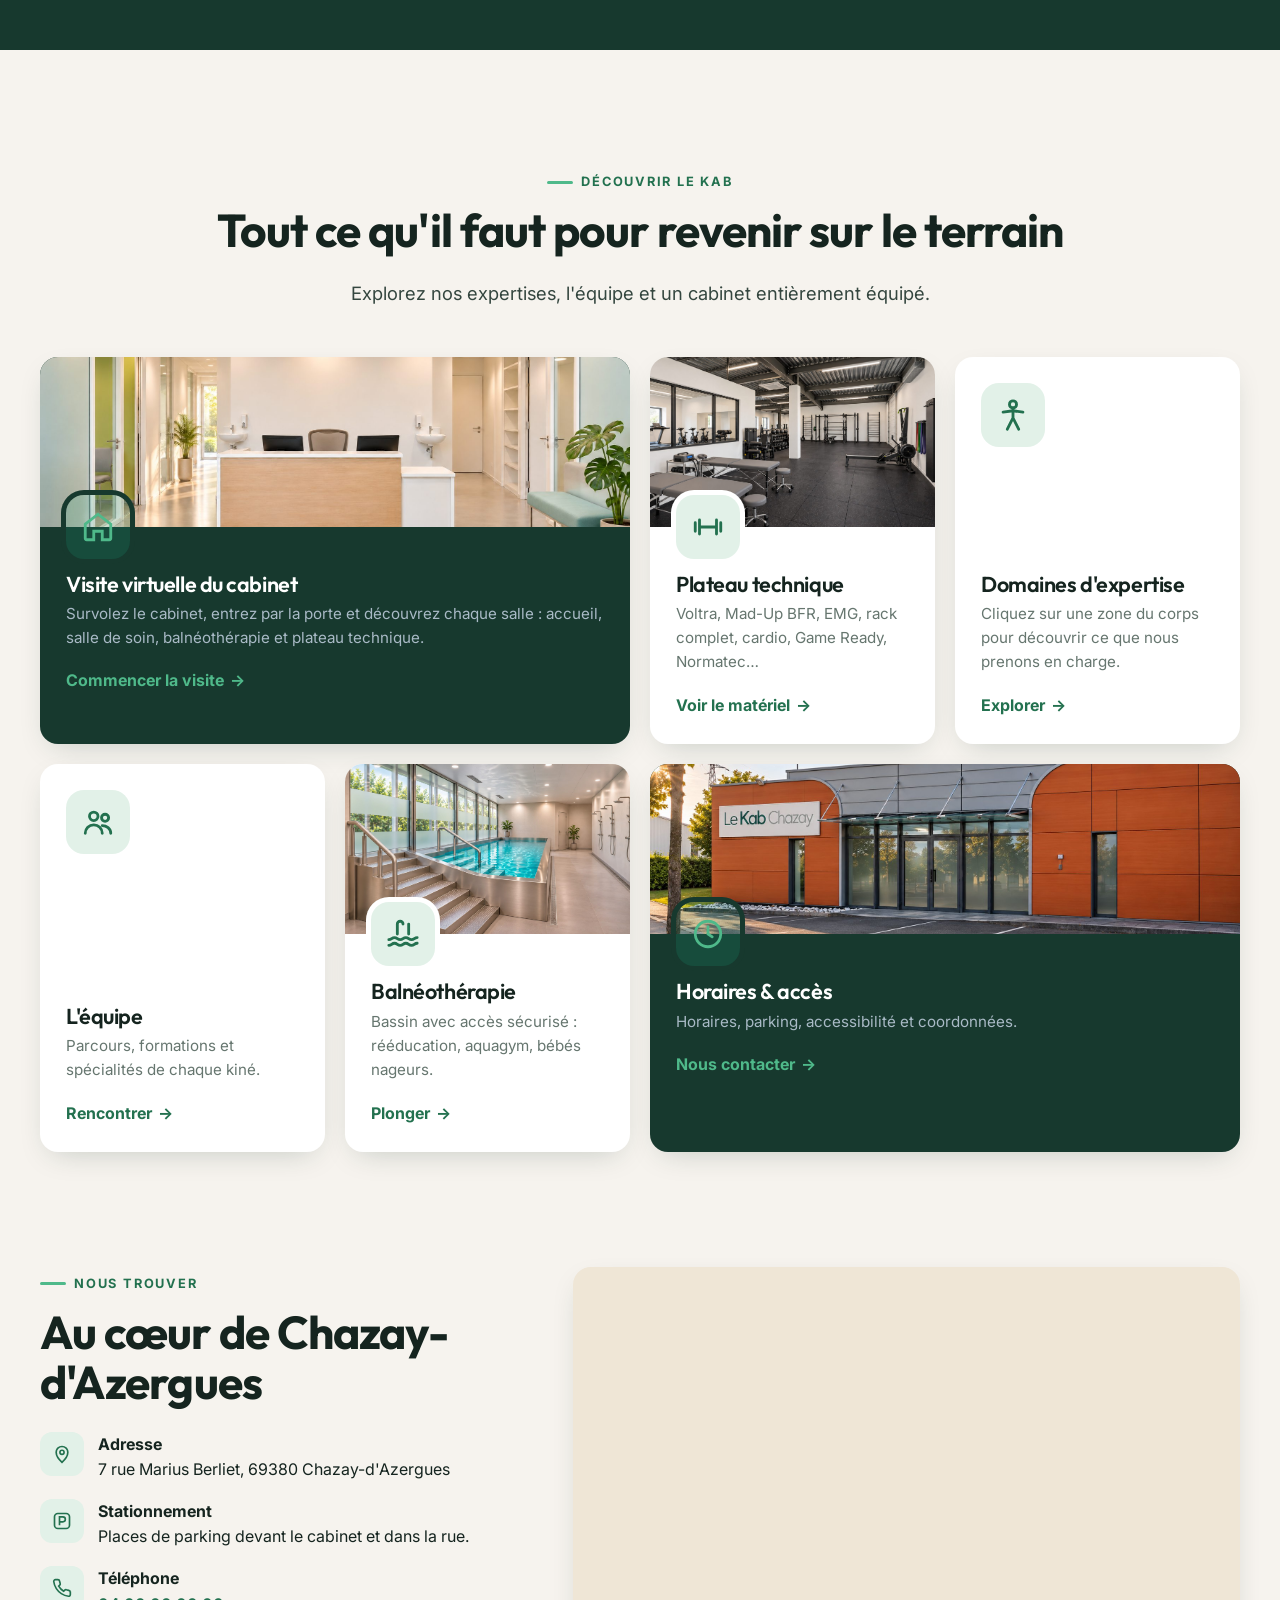
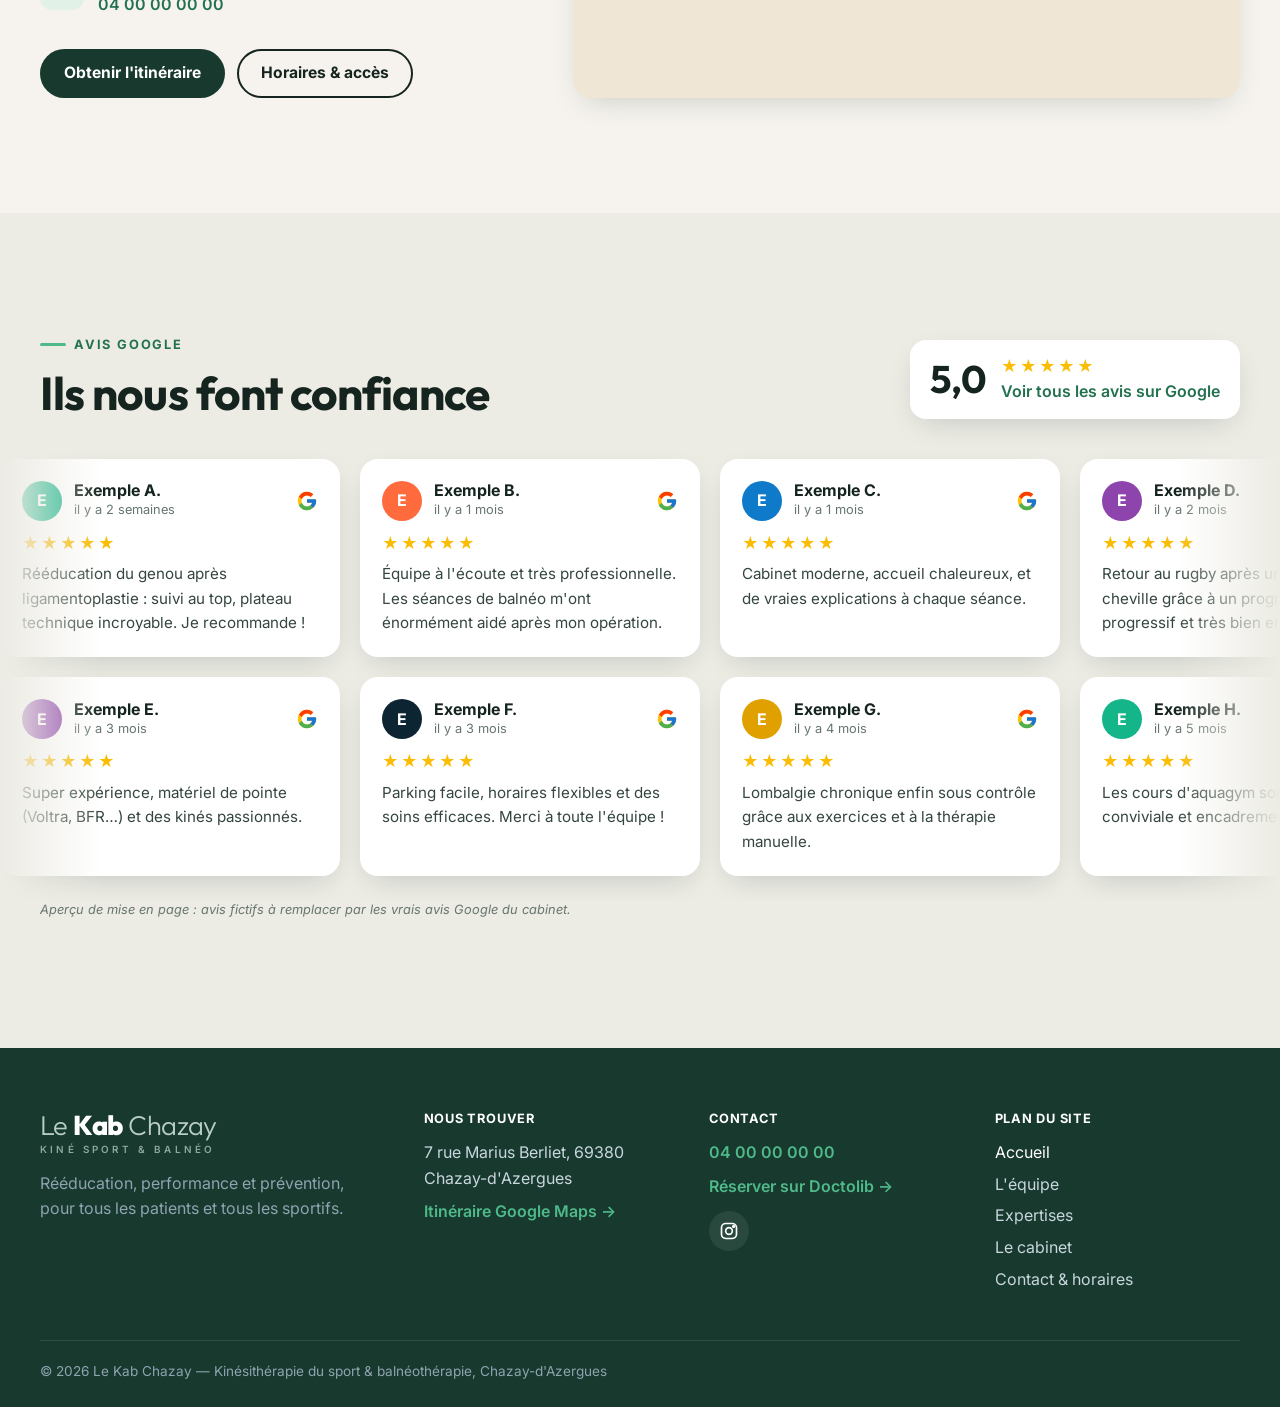
==== commit 32780124: "Identité Le Kab Chazay et visite du cabinet en photos Logo, couleurs (vert forêt, terracotta) et typ" ====
--- a/index.html
+++ b/index.html
@@ -3,12 +3,12 @@
 <head>
   <meta charset="utf-8">
   <meta name="viewport" content="width=device-width, initial-scale=1">
-  <title>Le Kab — Kinésithérapie du sport à Chazay-d'Azergues</title>
-  <meta name="description" content="Le Kab, cabinet de kinésithérapie et rééducation du sport à Chazay-d'Azergues (69380) : bilan, thérapie manuelle, dry needling, balnéothérapie et plateau technique.">
+  <title>Le Kab Chazay — Kinésithérapie du sport à Chazay-d'Azergues</title>
+  <meta name="description" content="Le Kab Chazay, cabinet de kinésithérapie et rééducation du sport à Chazay-d'Azergues (69380) : bilan, thérapie manuelle, dry needling, balnéothérapie et plateau technique.">
   <link rel="icon" href="assets/img/logo.svg" type="image/svg+xml">
   <link rel="preconnect" href="https://fonts.googleapis.com">
   <link rel="preconnect" href="https://fonts.gstatic.com" crossorigin>
-  <link href="https://fonts.googleapis.com/css2?family=Barlow+Condensed:wght@600;700;800;900&family=Inter:wght@400;500;600;700;800&display=swap" rel="stylesheet">
+  <link href="https://fonts.googleapis.com/css2?family=Outfit:wght@300;400;500;600;700;800&family=Inter:wght@400;500;600;700;800&family=Barlow+Condensed:wght@800;900&display=swap" rel="stylesheet">
   <link rel="stylesheet" href="assets/css/style.css">
 </head>
 <body data-page="accueil">
@@ -20,9 +20,9 @@
     <section class="hero">
       <div class="container hero-grid">
         <div>
-          <span class="eyebrow reveal">Cabinet de kinésithérapie · Chazay-d'Azergues</span>
+          <span class="eyebrow reveal">Le Kab Chazay · Kiné sport &amp; balnéo</span>
           <h1 class="reveal d1">Soigner.<br><span>Rééduquer.</span><br><span class="outline">Performer.</span></h1>
-          <p class="lead reveal d2">Au Kab, chaque patient est accompagné comme un athlète : un bilan précis, des soins manuels, une balnéothérapie et un plateau technique de haut niveau pour revenir plus fort, plus vite, et durablement.</p>
+          <p class="lead reveal d2">Au Kab Chazay, chaque patient est accompagné comme un athlète : un bilan précis, des soins manuels, une balnéothérapie et un plateau technique de haut niveau pour revenir plus fort, plus vite, et durablement.</p>
           <div class="btn-row reveal d3">
             <a class="btn btn-rdv" href="contact.html#rdv">Prendre rendez-vous</a>
             <a class="btn btn-ghost" href="cabinet.html">Visiter le cabinet →</a>
@@ -35,35 +35,11 @@
           </div>
         </div>
 
-        <div class="hero-visual reveal d2" aria-hidden="true">
-          <!-- Illustration : remplaçable par une photo du cabinet -->
-          <svg viewBox="0 0 400 500" preserveAspectRatio="xMidYMid slice">
-            <defs>
-              <linearGradient id="hg" x1="0" y1="0" x2="0" y2="1"><stop offset="0" stop-color="#143447"/><stop offset="1" stop-color="#0b1f2c"/></linearGradient>
-              <linearGradient id="grass" x1="0" y1="0" x2="0" y2="1"><stop offset="0" stop-color="#17a67f"/><stop offset="1" stop-color="#0c7a5c"/></linearGradient>
-            </defs>
-            <rect width="400" height="500" fill="url(#hg)"/>
-            <g opacity=".08" fill="#fff"><circle cx="330" cy="80" r="140"/></g>
-            <path d="M0 330 L400 300 L400 500 L0 500 Z" fill="url(#grass)"/>
-            <g stroke="#fff" stroke-opacity=".5" stroke-width="2"><path d="M60 326 L40 500"/><path d="M200 314 L200 500"/><path d="M340 303 L360 500"/></g>
-            <!-- poteaux -->
-            <g stroke="#fff" stroke-width="6" stroke-linecap="round"><path d="M150 320 V120"/><path d="M250 312 V110"/><path d="M150 230 H250"/></g>
-            <!-- ballon -->
-            <g transform="translate(205 168) rotate(-30)">
-              <ellipse rx="34" ry="21" fill="#f5f4ef"/>
-              <path d="M-22 0 H22" stroke="#0d2433" stroke-width="2.5"/>
-              <path d="M-8 -5v10M0 -5v10M8 -5v10" stroke="#0d2433" stroke-width="2"/>
-            </g>
-            <path d="M40 420 C 120 330, 180 250, 205 175" stroke="#15b58a" stroke-width="3" stroke-dasharray="2 9" stroke-linecap="round" fill="none"/>
-            <!-- bandes de kinésio -->
-            <g stroke-linecap="round" stroke-width="14" opacity=".9">
-              <path d="M-10 60 L120 20" stroke="#ff6b3d"/>
-              <path d="M-10 90 L90 60" stroke="#15b58a"/>
-            </g>
-          </svg>
-          <div class="hv-tag"><span class="hv-dot"></span><div><strong>Plateau technique</strong>Voltra, BFR, EMG, Game Ready, Normatec…</div></div>
+        <div class="hero-visual reveal d2">
+          <img src="assets/img/cabinet/facade.jpg" alt="Façade du cabinet Le Kab Chazay, 7 rue Marius Berliet" fetchpriority="high">
+          <span class="hv-note">Visuel non contractuel</span>
+          <div class="hv-tag"><span class="hv-dot"></span><div><strong>Kiné sport &amp; balnéo</strong>Plateau technique, balnéothérapie et parking devant le cabinet</div></div>
         </div>
-      </div>
     </section>
 
     <!-- ===== PHILOSOPHIE ===== -->
@@ -72,7 +48,7 @@
         <div>
           <span class="eyebrow reveal">Notre philosophie</span>
           <h2 class="reveal d1">Un cabinet pensé comme un vestiaire</h2>
-          <p class="lead reveal d2">Le Kab, c'est une équipe soudée de kinésithérapeutes passionnés de sport. Nous combinons l'expertise manuelle et les dernières avancées de la rééducation fondée sur les preuves, pour accompagner aussi bien le sportif de haut niveau que le patient du quotidien.</p>
+          <p class="lead reveal d2">Le Kab Chazay, c'est une équipe soudée de kinésithérapeutes passionnés de sport. Nous combinons l'expertise manuelle et les dernières avancées de la rééducation fondée sur les preuves, pour accompagner aussi bien le sportif de haut niveau que le patient du quotidien.</p>
           <a class="btn btn-kab reveal d3" href="equipe.html">Rencontrer l'équipe →</a>
         </div>
         <div class="philo-list">
@@ -93,15 +69,17 @@
           <p class="lead reveal d2">Explorez nos expertises, l'équipe et un cabinet entièrement équipé.</p>
         </div>
         <div class="tiles" style="margin-top:48px">
-          <a class="tile feature reveal" href="cabinet.html">
+          <a class="tile has-img feature reveal" href="cabinet.html">
+            <div class="tile-img"><img src="assets/img/cabinet/accueil.jpg" alt="" loading="lazy"></div>
             <span class="tile-ic"><svg viewBox="0 0 24 24" fill="none" stroke="currentColor" stroke-width="2" stroke-linecap="round"><path d="M3 10 12 3l9 7v10a1 1 0 0 1-1 1h-5v-6H9v6H4a1 1 0 0 1-1-1z"/></svg></span>
             <h3>Visite virtuelle du cabinet</h3>
             <p>Survolez le cabinet, entrez par la porte et découvrez chaque salle : accueil, salle de soin, balnéothérapie et plateau technique.</p>
             <span class="go">Commencer la visite</span>
           </a>
-          <a class="tile reveal d1" href="cabinet.html#plateau">
+          <a class="tile has-img reveal d1" href="cabinet.html#plateau">
+            <div class="tile-img"><img src="assets/img/cabinet/plateau.jpg" alt="" loading="lazy"></div>
             <span class="tile-ic"><svg viewBox="0 0 24 24" fill="none" stroke="currentColor" stroke-width="2" stroke-linecap="round"><path d="M6 7v10M18 7v10M3 9v6M21 9v6M6 12h12"/></svg></span>
-            <h3>Équipement</h3>
+            <h3>Plateau technique</h3>
             <p>Voltra, Mad-Up BFR, EMG, rack complet, cardio, Game Ready, Normatec…</p>
             <span class="go">Voir le matériel</span>
           </a>
@@ -117,13 +95,15 @@
             <p>Parcours, formations et spécialités de chaque kiné.</p>
             <span class="go">Rencontrer</span>
           </a>
-          <a class="tile reveal d1" href="cabinet.html#balneo">
+          <a class="tile has-img reveal d1" href="cabinet.html#balneo">
+            <div class="tile-img"><img src="assets/img/cabinet/balneo.jpg" alt="" loading="lazy"></div>
             <span class="tile-ic"><svg viewBox="0 0 24 24" fill="none" stroke="currentColor" stroke-width="2" stroke-linecap="round"><path d="M2 16c2 0 2-1.5 4-1.5S8 16 10 16s2-1.5 4-1.5 2 1.5 4 1.5 2-1.5 4-1.5M2 20c2 0 2-1.5 4-1.5S8 20 10 20s2-1.5 4-1.5 2 1.5 4 1.5 2-1.5 4-1.5M8 12V5a2 2 0 0 1 4 0M16 12V5"/></svg></span>
             <h3>Balnéothérapie</h3>
-            <p>Rééducation en eau chaude, aquagym, bébés nageurs.</p>
+            <p>Bassin avec accès sécurisé : rééducation, aquagym, bébés nageurs.</p>
             <span class="go">Plonger</span>
           </a>
-          <a class="tile feature reveal d2" href="contact.html">
+          <a class="tile has-img feature reveal d2" href="contact.html">
+            <div class="tile-img"><img src="assets/img/cabinet/facade.jpg" alt="" loading="lazy"></div>
             <span class="tile-ic"><svg viewBox="0 0 24 24" fill="none" stroke="currentColor" stroke-width="2" stroke-linecap="round"><circle cx="12" cy="12" r="9"/><path d="M12 7v5l3 2"/></svg></span>
             <h3>Horaires &amp; accès</h3>
             <p>Horaires, parking, accessibilité et coordonnées.</p>
--- a/assets/css/style.css
+++ b/assets/css/style.css
@@ -2,28 +2,29 @@
    Le Kab — feuille de style
    ========================================================= */
 :root {
-  --ink: #0e1c26;
-  --ink-2: #33434f;
-  --muted: #64737e;
-  --bg: #f5f4ef;
+  --ink: #15241f;
+  --ink-2: #34463f;
+  --muted: #66766f;
+  --bg: #f6f3ee;
   --surface: #ffffff;
-  --line: #e2e0d8;
-  --navy: #0d2433;
-  --navy-2: #143447;
-  --kab: #15b58a;      /* vert « Kab » */
-  --kab-dark: #0c8a68;
-  --kab-soft: #dff5ec;
-  --hot: #ff6b3d;      /* bouton RDV */
-  --hot-dark: #e5531f;
-  --sand: #efe7d6;
-  --logo-ink: #0d2433;
+  --line: #e3ddd2;
+  --navy: #17392e;     /* vert forêt (logo) */
+  --navy-2: #1f4a3c;
+  --kab: #4fb98a;      /* vert d'accent */
+  --kab-dark: #23714f;
+  --kab-soft: #e2f1e8;
+  --hot: #cf5f2a;      /* terracotta (façade) — bouton RDV */
+  --hot-dark: #b14c1c;
+  --sand: #efe6d6;
+  --logo-ink: #17392e;
   --radius: 18px;
   --radius-sm: 10px;
-  --shadow: 0 10px 30px -12px rgba(13, 36, 51, .25);
-  --shadow-lg: 0 30px 60px -20px rgba(13, 36, 51, .35);
+  --shadow: 0 10px 30px -12px rgba(23, 57, 46, .25);
+  --shadow-lg: 0 30px 60px -20px rgba(23, 57, 46, .35);
   --header-h: 76px;
   --font: "Inter", system-ui, -apple-system, "Segoe UI", Roboto, sans-serif;
-  --font-display: "Barlow Condensed", "Arial Narrow", Impact, sans-serif;
+  --font-display: "Outfit", "Inter", system-ui, sans-serif;
+  --font-sport: "Barlow Condensed", "Arial Narrow", Impact, sans-serif;
 }
 
 *, *::before, *::after { box-sizing: border-box; }
@@ -35,11 +36,11 @@
 }
 img, svg, video { max-width: 100%; display: block; }
 a { color: inherit; }
-h1, h2, h3, h4 { font-family: var(--font-display); line-height: 1.05; margin: 0 0 .5em; letter-spacing: .01em; }
-h1 { font-size: clamp(2.6rem, 6vw, 4.8rem); font-weight: 800; text-transform: uppercase; }
-h2 { font-size: clamp(2rem, 4vw, 3.1rem); font-weight: 800; text-transform: uppercase; }
-h3 { font-size: 1.5rem; font-weight: 700; }
-h4 { font-size: 1.1rem; font-weight: 700; text-transform: uppercase; letter-spacing: .06em; }
+h1, h2, h3, h4 { font-family: var(--font-display); line-height: 1.08; margin: 0 0 .5em; letter-spacing: -.02em; }
+h1 { font-size: clamp(2.5rem, 5.6vw, 4.4rem); font-weight: 700; }
+h2 { font-size: clamp(1.9rem, 3.6vw, 2.9rem); font-weight: 700; }
+h3 { font-size: 1.35rem; font-weight: 600; }
+h4 { font-size: 1.05rem; font-weight: 700; text-transform: uppercase; letter-spacing: .06em; }
 p { margin: 0 0 1em; }
 .muted { color: var(--muted); }
 .container { width: min(1200px, 100% - 32px); margin-inline: auto; }
@@ -69,10 +70,11 @@
   font-family: inherit; line-height: 1.2;
 }
 .btn:hover { transform: translateY(-2px); }
-.btn-rdv { background: var(--hot); color: #fff; box-shadow: 0 8px 20px -8px rgba(255, 107, 61, .7); }
+.btn-rdv { background: var(--hot); color: #fff; box-shadow: 0 8px 20px -8px rgba(207, 95, 42, .7); }
 .btn-rdv:hover { background: var(--hot-dark); }
-.btn-kab { background: var(--kab); color: #04231a; }
-.btn-kab:hover { background: #1fcb9c; }
+.btn-kab { background: var(--navy); color: #fff; }
+.btn-kab:hover { background: var(--navy-2); }
+.dark .btn-kab { background: var(--kab); color: #0b2219; }
 .btn-ghost { border-color: currentColor; background: transparent; }
 .btn-light { background: #fff; color: var(--navy); }
 .btn-sm { padding: 9px 16px; font-size: .9rem; }
@@ -90,7 +92,14 @@
 .site-header.scrolled { border-color: var(--line); background: rgba(245, 244, 239, .95); }
 .header-inner { height: 100%; display: flex; align-items: center; gap: 24px; }
 .brand { display: flex; align-items: center; gap: 12px; text-decoration: none; color: var(--navy); }
-.logo-mark { width: 44px; height: 44px; color: var(--kab); }
+.logo { display: flex; flex-direction: column; line-height: 1; }
+.logo-word { font-family: var(--font-display); font-size: 1.7rem; font-weight: 300; color: #3d5a50; letter-spacing: -.02em; white-space: nowrap; }
+.logo-word b { font-weight: 800; color: var(--navy); }
+.logo-tag { font-size: .62rem; letter-spacing: .32em; text-transform: uppercase; color: var(--muted); margin-top: 5px; font-weight: 600; }
+.logo-light .logo-word { color: #b9cdc4; }
+.logo-light .logo-word b { color: #fff; }
+.logo-light .logo-tag { color: #8fa79c; }
+.photo-note { font-size: .75rem; letter-spacing: .14em; text-transform: uppercase; color: var(--muted); }
 .brand-text { display: flex; flex-direction: column; line-height: 1.05; }
 .brand-text strong { font-family: var(--font-display); font-size: 1.7rem; font-weight: 800; text-transform: uppercase; letter-spacing: .02em; }
 .brand-text small { font-size: .72rem; color: var(--muted); font-weight: 500; letter-spacing: .02em; }
@@ -122,14 +131,14 @@
   }
   .nav-open .main-nav { transform: none; opacity: 1; pointer-events: auto; }
   .main-nav a { padding: 14px 12px; font-size: 1.05rem; border-radius: 10px; }
-  .brand-text small { display: none; }
+  .logo-word { font-size: 1.45rem; }
 }
 
 /* ---------- Bouton RDV flottant ---------- */
 .rdv-fab {
   position: fixed; right: 20px; bottom: 20px; z-index: 60; display: inline-flex; align-items: center; gap: 10px;
   background: var(--hot); color: #fff; text-decoration: none; font-weight: 700; padding: 15px 22px; border-radius: 999px;
-  box-shadow: 0 14px 30px -10px rgba(229, 83, 31, .8); transition: transform .2s, background .2s;
+  box-shadow: 0 14px 30px -10px rgba(177, 76, 28, .8); transition: transform .2s, background .2s;
   animation: fab-in .5s .4s both cubic-bezier(.2, 1.4, .4, 1);
 }
 .rdv-fab:hover { background: var(--hot-dark); transform: translateY(-3px); }
@@ -193,7 +202,7 @@
 .hero { position: relative; overflow: hidden; padding: 48px 0 96px; }
 .hero-grid { display: grid; grid-template-columns: 1.1fr .9fr; gap: 48px; align-items: center; }
 .hero h1 span { color: var(--kab); }
-.hero h1 .outline { -webkit-text-stroke: 2px var(--navy); color: transparent; }
+.hero h1 .outline { color: var(--hot); }
 .hero .lead { margin: 20px 0 32px; }
 .hero-badges { display: flex; flex-wrap: wrap; gap: 10px; margin-top: 32px; }
 .badge { display: inline-flex; align-items: center; gap: 8px; background: var(--surface); border: 1px solid var(--line); padding: 8px 14px; border-radius: 999px; font-size: .88rem; font-weight: 600; }
@@ -204,14 +213,14 @@
   position: absolute; left: 20px; bottom: 20px; right: 20px; background: rgba(255,255,255,.95); border-radius: 14px; padding: 14px 18px;
   display: flex; align-items: center; gap: 14px; font-size: .92rem;
 }
-.hero-visual .hv-tag strong { display: block; font-family: var(--font-display); font-size: 1.3rem; text-transform: uppercase; }
+.hero-visual .hv-tag strong { display: block; font-family: var(--font-display); font-size: 1.2rem; }
 .hv-dot { width: 12px; height: 12px; border-radius: 50%; background: var(--kab); box-shadow: 0 0 0 6px var(--kab-soft); flex: none; }
 @media (max-width: 900px) { .hero-grid { grid-template-columns: 1fr; } .hero-visual { aspect-ratio: 16 / 11; } }
 
 .philo { display: grid; grid-template-columns: .9fr 1.1fr; gap: 64px; align-items: start; }
 .philo-list { display: grid; gap: 18px; }
 .philo-item { display: grid; grid-template-columns: 56px 1fr; gap: 18px; align-items: start; padding: 22px; border-radius: var(--radius); background: rgba(255,255,255,.04); border: 1px solid rgba(255,255,255,.08); }
-.philo-item b { font-family: var(--font-display); font-size: 2.4rem; color: var(--kab); line-height: 1; }
+.philo-item b { font-family: var(--font-sport); font-size: 2.4rem; color: var(--kab); line-height: 1; }
 .philo-item h3 { margin-bottom: 4px; color: #fff; }
 .philo-item p { margin: 0; color: #a9bac6; }
 @media (max-width: 900px) { .philo { grid-template-columns: 1fr; gap: 32px; } }
@@ -226,7 +235,7 @@
 .tile .tile-ic { width: 64px; height: 64px; border-radius: 18px; display: grid; place-items: center; background: var(--kab-soft); color: var(--kab-dark); margin-bottom: auto; transition: background .25s, color .25s; }
 .tile .tile-ic svg { width: 34px; height: 34px; }
 .tile:hover .tile-ic { background: var(--kab); color: var(--navy); }
-.tile h3 { margin: 24px 0 6px; text-transform: uppercase; }
+.tile h3 { margin: 18px 0 6px; }
 .tile p { color: var(--muted); margin: 0 0 18px; font-size: .95rem; }
 .tile .go { font-weight: 700; color: var(--kab-dark); display: inline-flex; gap: 6px; align-items: center; }
 .tile .go::after { content: "→"; transition: transform .2s; }
@@ -263,7 +272,7 @@
 .review p { margin: 6px 0 0; color: var(--ink-2); font-size: .95rem; }
 .reviews-head { display: flex; align-items: end; justify-content: space-between; gap: 24px; flex-wrap: wrap; margin-bottom: 32px; }
 .rating-box { display: flex; align-items: center; gap: 14px; background: var(--surface); padding: 14px 20px; border-radius: 16px; box-shadow: var(--shadow); }
-.rating-box b { font-family: var(--font-display); font-size: 2.4rem; line-height: 1; }
+.rating-box b { font-family: var(--font-display); font-size: 2.4rem; line-height: 1; font-weight: 700; }
 .placeholder-note { font-size: .8rem; color: var(--muted); font-style: italic; }
 
 /* =========================================================
@@ -276,7 +285,7 @@
   position: absolute; inset: 0; display: grid; place-content: center; text-align: center; pointer-events: none; z-index: 2;
 }
 .try-title .burst {
-  font-family: var(--font-display); font-weight: 900; font-size: clamp(4rem, 14vw, 11rem); text-transform: uppercase; line-height: .9;
+  font-family: var(--font-sport); font-weight: 900; font-size: clamp(4rem, 14vw, 11rem); text-transform: uppercase; line-height: .9;
   color: #fff; text-shadow: 0 6px 0 var(--kab-dark), 0 20px 40px rgba(0,0,0,.4); transform: scale(0) rotate(-8deg); opacity: 0;
 }
 .try-title .sub { font-weight: 700; letter-spacing: .25em; text-transform: uppercase; opacity: 0; transform: translateY(10px); }
@@ -294,7 +303,7 @@
 .member-media video, .member-media img { width: 100%; height: 100%; object-fit: cover; }
 .member-media .silhouette { position: absolute; inset: auto 0 0 0; height: 88%; margin-inline: auto; color: rgba(255,255,255,.12); }
 .member-media .num {
-  position: absolute; right: 16px; top: 10px; font-family: var(--font-display); font-weight: 900; font-size: 5rem; line-height: 1;
+  position: absolute; right: 16px; top: 10px; font-family: var(--font-sport); font-weight: 900; font-size: 5rem; line-height: 1;
   color: transparent; -webkit-text-stroke: 2px rgba(255,255,255,.35);
 }
 .member-media .mini-try { position: absolute; inset: 0; pointer-events: none; }
@@ -304,12 +313,12 @@
 .member-media .mini-line { position: absolute; left: 70%; top: 0; bottom: 0; width: 3px; background: rgba(255,255,255,.35); }
 .member-media .essai-tag {
   position: absolute; left: 50%; top: 22%; transform: translate(-50%, 0) scale(.4); opacity: 0;
-  font-family: var(--font-display); font-weight: 900; font-size: 2.2rem; color: #fff; background: var(--kab); padding: 4px 16px; border-radius: 8px; text-transform: uppercase;
+  font-family: var(--font-sport); font-weight: 900; font-size: 2.2rem; color: #fff; background: var(--kab); padding: 4px 16px; border-radius: 8px; text-transform: uppercase;
 }
 .member:hover .essai-tag, .member.open .essai-tag { animation: tag .4s 1s forwards cubic-bezier(.2, 1.6, .4, 1); }
 @keyframes tag { to { opacity: 1; transform: translate(-50%, 0) scale(1) rotate(-4deg); } }
 .member-body { padding: 24px; display: flex; flex-direction: column; gap: 6px; flex: 1; }
-.member-body h3 { font-size: 1.9rem; text-transform: uppercase; margin: 0; }
+.member-body h3 { font-size: 1.6rem; margin: 0; }
 .member-role { color: var(--kab-dark); font-weight: 700; font-size: .9rem; }
 .chips { display: flex; flex-wrap: wrap; gap: 6px; margin: 10px 0 4px; }
 .chip { font-size: .78rem; font-weight: 600; padding: 5px 10px; border-radius: 999px; background: var(--kab-soft); color: var(--kab-dark); }
@@ -362,7 +371,7 @@
 .zone-pills button[aria-pressed="true"] { background: var(--navy); color: #fff; border-color: var(--navy); }
 .zone-panel { background: var(--surface); border-radius: 24px; box-shadow: var(--shadow); overflow: hidden; }
 .zone-panel-head { background: var(--navy); color: #fff; padding: 28px 32px; display: flex; gap: 20px; align-items: center; }
-.zone-panel-head .zi { width: 64px; height: 64px; border-radius: 18px; background: var(--kab); color: var(--navy); display: grid; place-items: center; flex: none; font-family: var(--font-display); font-weight: 900; font-size: 1.6rem; }
+.zone-panel-head .zi { width: 64px; height: 64px; border-radius: 18px; background: var(--kab); color: var(--navy); display: grid; place-items: center; flex: none; font-family: var(--font-display); font-weight: 800; font-size: 1.6rem; }
 .zone-panel-head h2 { margin: 0; font-size: clamp(1.8rem, 3vw, 2.4rem); }
 .zone-panel-head p { margin: 4px 0 0; color: #a9bac6; }
 .zone-panel-body { padding: 28px 32px 32px; }
@@ -425,7 +434,7 @@
 .room:nth-of-type(even) { background: #ecebe4; }
 .room-head { display: flex; align-items: end; justify-content: space-between; gap: 24px; flex-wrap: wrap; margin-bottom: 28px; }
 .room-head h2 { margin: 0; }
-.room-step { font-family: var(--font-display); font-weight: 900; font-size: 4.5rem; line-height: .8; color: transparent; -webkit-text-stroke: 2px var(--kab); }
+.room-step { font-family: var(--font-sport); font-weight: 900; font-size: 4.5rem; line-height: .8; color: transparent; -webkit-text-stroke: 2px var(--kab); }
 .room-hint { display: inline-flex; gap: 8px; align-items: center; font-size: .9rem; color: var(--muted); }
 .room-hint i { width: 18px; height: 18px; border-radius: 50%; background: var(--kab); box-shadow: 0 0 0 5px var(--kab-soft); }
 
@@ -440,9 +449,9 @@
   position: absolute; left: var(--x); top: var(--y); transform: translate(-50%, -50%); z-index: 2;
   width: 34px; height: 34px; border-radius: 50%; border: 0; padding: 0; cursor: pointer; background: transparent;
 }
-.hotspot::before { content: ""; position: absolute; inset: 0; border-radius: 50%; background: rgba(21,181,138,.35); animation: hs 2s infinite; }
+.hotspot::before { content: ""; position: absolute; inset: 0; border-radius: 50%; background: rgba(255,255,255,.55); animation: hs 2s infinite; }
 .hotspot::after {
-  content: "+"; position: absolute; inset: 5px; border-radius: 50%; background: var(--kab); color: var(--navy); font-weight: 900; font-size: 18px;
+  content: "+"; position: absolute; inset: 5px; border-radius: 50%; background: var(--navy); color: #fff; font-weight: 900; font-size: 18px;
   display: grid; place-items: center; line-height: 1; box-shadow: 0 0 0 3px #fff, 0 6px 14px rgba(0,0,0,.35); transition: transform .2s, background .2s;
 }
 .hotspot:hover::after, .hotspot.open::after, .hotspot:focus-visible::after { background: var(--hot); color: #fff; transform: rotate(45deg); }
@@ -456,7 +465,7 @@
   box-shadow: 0 20px 50px -10px rgba(0,0,0,.45); opacity: 0; transform: translateY(8px) scale(.97); transition: opacity .2s, transform .2s; pointer-events: none;
 }
 .bubble.show { opacity: 1; transform: none; pointer-events: auto; }
-.bubble h4 { font-family: var(--font-display); font-size: 1.35rem; text-transform: uppercase; letter-spacing: .01em; margin-bottom: 6px; color: var(--navy); }
+.bubble h4 { font-family: var(--font-display); font-size: 1.2rem; text-transform: none; letter-spacing: -.01em; margin-bottom: 6px; color: var(--navy); }
 .bubble p { margin: 0; font-size: .92rem; color: var(--ink-2); line-height: 1.5; }
 .bubble .tags { display: flex; gap: 6px; flex-wrap: wrap; margin-top: 10px; }
 .bubble .more { margin-top: 12px; }
@@ -490,7 +499,7 @@
 .gear-media svg { width: 70%; height: 70%; }
 .gear-media .room-tag { position: absolute; left: 12px; top: 12px; font-size: .72rem; font-weight: 700; background: var(--navy); color: #fff; padding: 4px 10px; border-radius: 999px; text-transform: uppercase; letter-spacing: .06em; }
 .gear-body { padding: 18px 20px 22px; }
-.gear-body h3 { margin: 0 0 4px; text-transform: uppercase; font-size: 1.35rem; }
+.gear-body h3 { margin: 0 0 4px; font-size: 1.25rem; }
 .gear-body p { margin: 0; color: var(--muted); font-size: .92rem; }
 .gear-filter { display: flex; flex-wrap: wrap; gap: 8px; margin-bottom: 28px; }
 .gear-filter button { border: 1.5px solid var(--line); background: var(--surface); padding: 8px 16px; border-radius: 999px; font: 600 .9rem var(--font); cursor: pointer; color: var(--ink-2); }
@@ -511,7 +520,7 @@
 .product-media .hotspot { width: 30px; height: 30px; }
 .product-media .bubble { width: min(260px, calc(100% - 24px)); }
 .product-info { padding: 40px 32px 32px; }
-.product-info h2 { font-size: 2.2rem; margin-bottom: 6px; }
+.product-info h2 { font-size: 2rem; margin-bottom: 6px; }
 .product-info .sub { color: var(--kab-dark); font-weight: 700; margin-bottom: 16px; }
 .product-info ul { padding-left: 18px; margin: 0 0 20px; }
 .product-info li { margin-bottom: 6px; }
@@ -526,7 +535,7 @@
 @media (max-width: 560px) { .rdv-options { grid-template-columns: 1fr; } }
 .rdv-opt { display: flex; flex-direction: column; gap: 6px; padding: 22px; border-radius: 18px; text-decoration: none; transition: transform .2s; }
 .rdv-opt:hover { transform: translateY(-3px); }
-.rdv-opt .big { font-family: var(--font-display); font-weight: 800; font-size: 1.7rem; text-transform: uppercase; line-height: 1.05; }
+.rdv-opt .big { font-family: var(--font-display); font-weight: 700; font-size: 1.7rem; line-height: 1.05; }
 .rdv-opt.doc { background: #107aca; color: #fff; }
 .rdv-opt.tel { background: var(--navy); color: #fff; }
 .rdv-opt small { opacity: .8; }
@@ -560,4 +569,38 @@
 .access-list strong { display: block; }
 .insta-card { background: linear-gradient(135deg, #833ab4, #fd1d1d 55%, #fcb045); color: #fff; border-radius: var(--radius); padding: 28px; text-decoration: none; display: flex; align-items: center; gap: 18px; }
 .insta-card .ic { width: 44px; height: 44px; }
-.insta-card strong { font-family: var(--font-display); font-size: 1.6rem; text-transform: uppercase; display: block; line-height: 1.1; }
+.insta-card strong { font-family: var(--font-display); font-size: 1.5rem; display: block; line-height: 1.1; }
+
+/* =========================================================
+   PHOTOS
+   ========================================================= */
+.hero-visual img { position: absolute; inset: 0; width: 100%; height: 100%; object-fit: cover; object-position: 18% 50%; }
+.hero-visual .hv-note { position: absolute; top: 14px; right: 14px; background: rgba(255,255,255,.85); color: var(--ink-2); font-size: .66rem; letter-spacing: .12em; text-transform: uppercase; padding: 5px 10px; border-radius: 999px; font-weight: 600; }
+.tile .tile-img { margin: -26px -26px 0; height: 170px; overflow: hidden; }
+.tile .tile-img img { width: 100%; height: 100%; object-fit: cover; transition: transform .5s; }
+.tile:hover .tile-img img { transform: scale(1.06); }
+.tile.has-img .tile-ic { margin-top: -32px; margin-bottom: 0; position: relative; box-shadow: 0 0 0 5px var(--surface); }
+.tile.feature.has-img .tile-ic { box-shadow: 0 0 0 5px var(--navy); }
+.tile.has-img h3 { margin-top: 14px; }
+.tile.has-img { min-height: 0; }
+.scene-media > img { object-fit: cover; }
+.scene .photo-note { position: absolute; left: 14px; top: 12px; z-index: 3; background: rgba(255,255,255,.82); padding: 4px 10px; border-radius: 999px; font-size: .62rem; pointer-events: none; }
+.scene.zoomed .photo-note { display: none; }
+.pm-frame { position: relative; width: 100%; }
+.pm-frame > img, .pm-frame > svg { width: 100%; height: auto; display: block; }
+.product-media { padding: 28px; }
+.product-media.is-photo { background: #f1f1ef; }
+.gear-media img { width: 100%; height: 100%; object-fit: cover; position: absolute; inset: 0; }
+.gear-media.contain img { object-fit: contain; background: #f1f1ef; }
+.special-gear { margin-top: 36px; }
+.special-gear h3 { margin-bottom: 4px; }
+.special-gear .gear-grid { margin-top: 18px; }
+.facade-card { border-radius: var(--radius); overflow: hidden; box-shadow: var(--shadow); margin-bottom: 24px; position: relative; }
+.facade-card img { width: 100%; aspect-ratio: 16/8; object-fit: cover; object-position: 30% 60%; }
+.facade-card .photo-note { position: absolute; left: 12px; bottom: 10px; background: rgba(255,255,255,.85); padding: 4px 10px; border-radius: 999px; font-size: .62rem; }
+.flyover-photo { position: absolute; inset: 0; opacity: 0; will-change: transform, opacity; transform-origin: 47.5% 56%; }
+.flyover-photo img { width: 100%; height: 100%; object-fit: cover; object-position: 47.5% 56%; }
+.flyover-inside img { width: 100%; height: 100%; object-fit: cover; object-position: 50% 55%; }
+.flyover-door .leaf { background: linear-gradient(90deg, rgba(190,205,210,.55), rgba(230,238,240,.35)); border: 10px solid #2b3135; backdrop-filter: blur(3px); }
+.flyover-door .leaf::after { background: #15191b; width: 8px; height: 120px; margin-top: -60px; }
+.flyover-door .glass { display: none; }
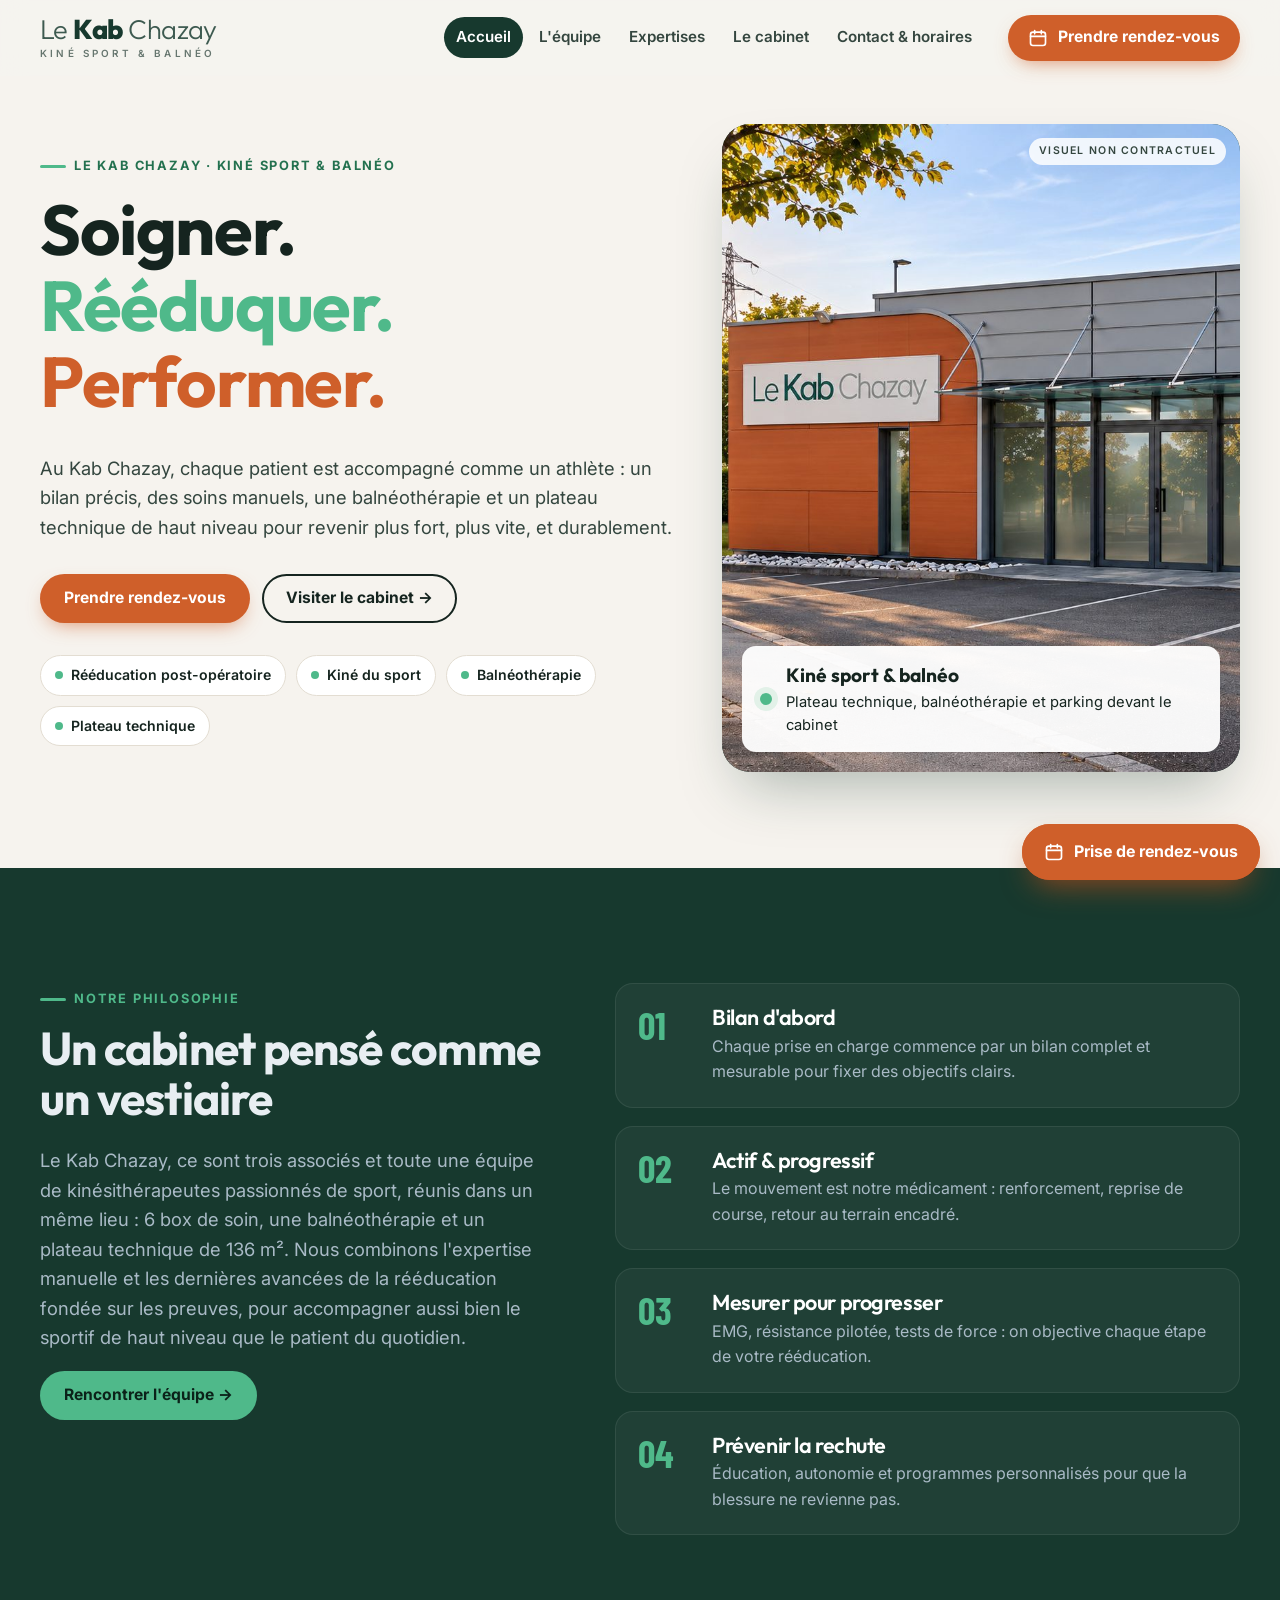
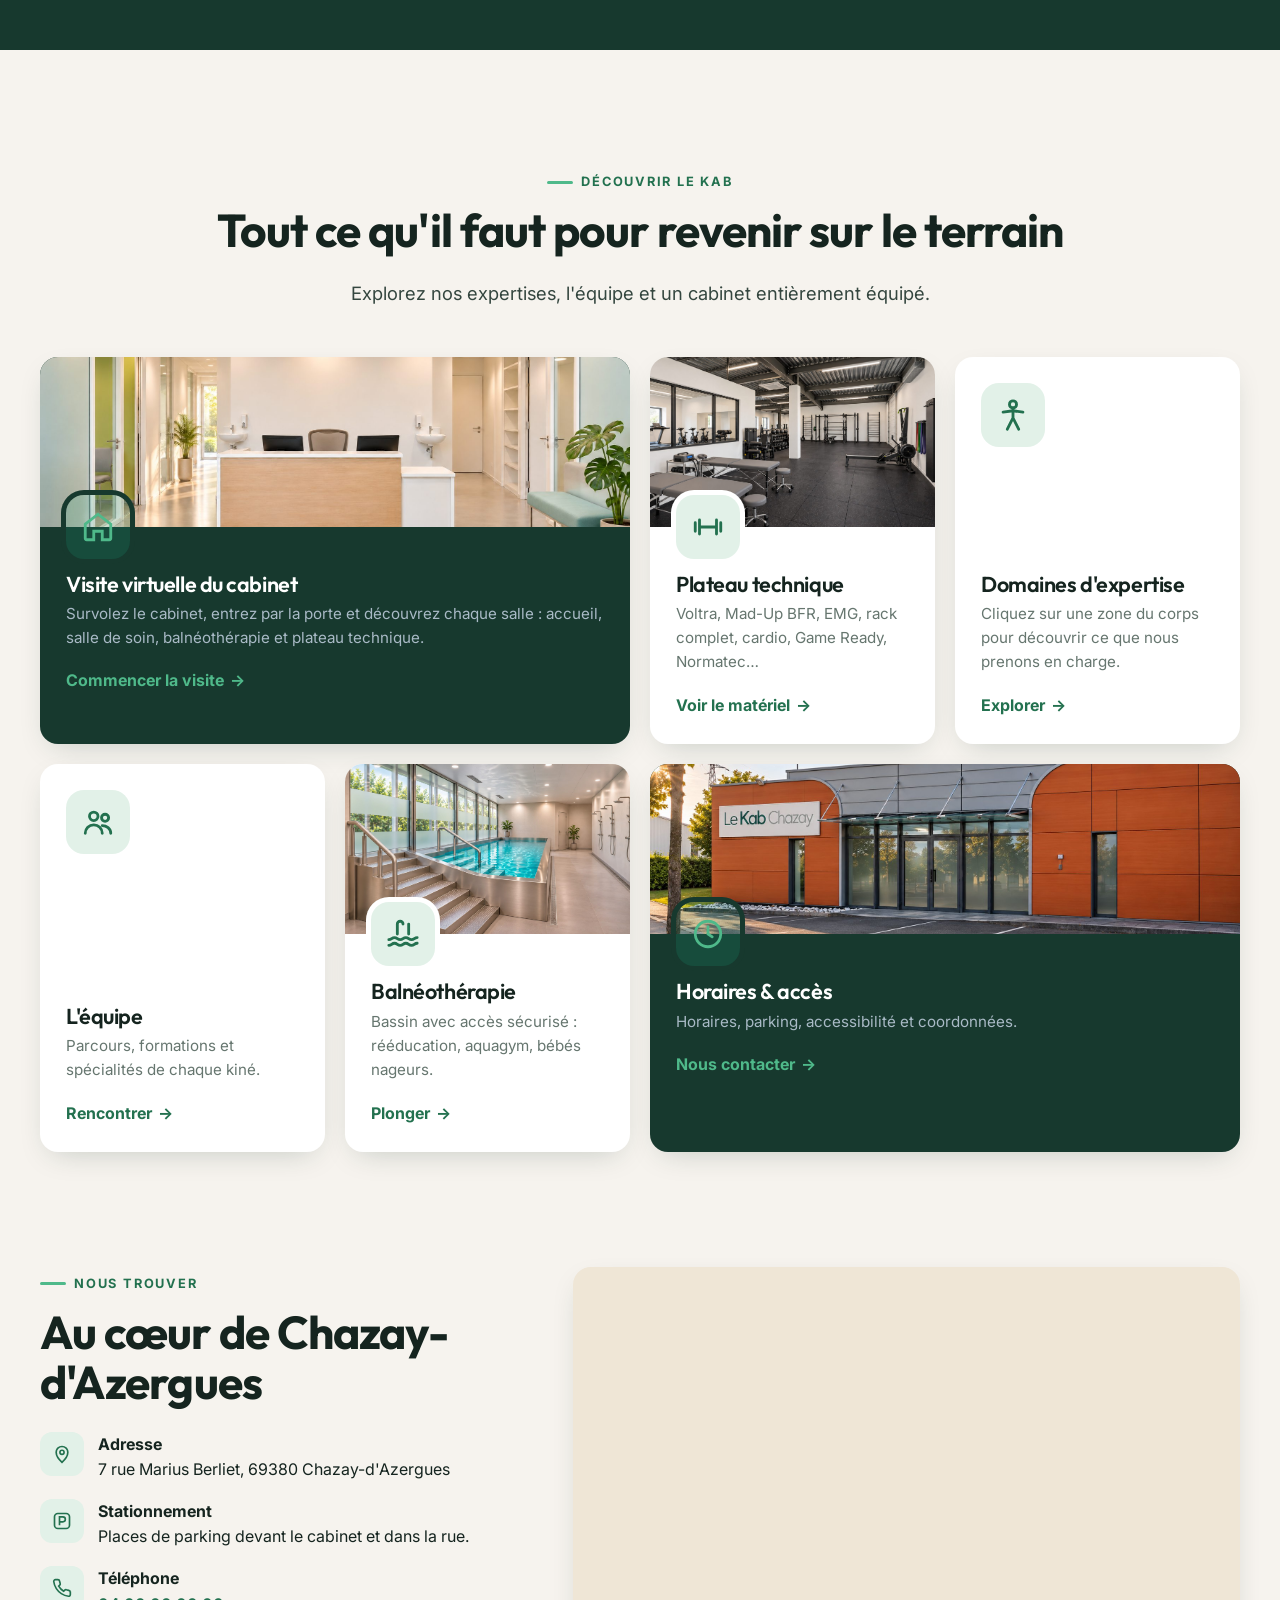
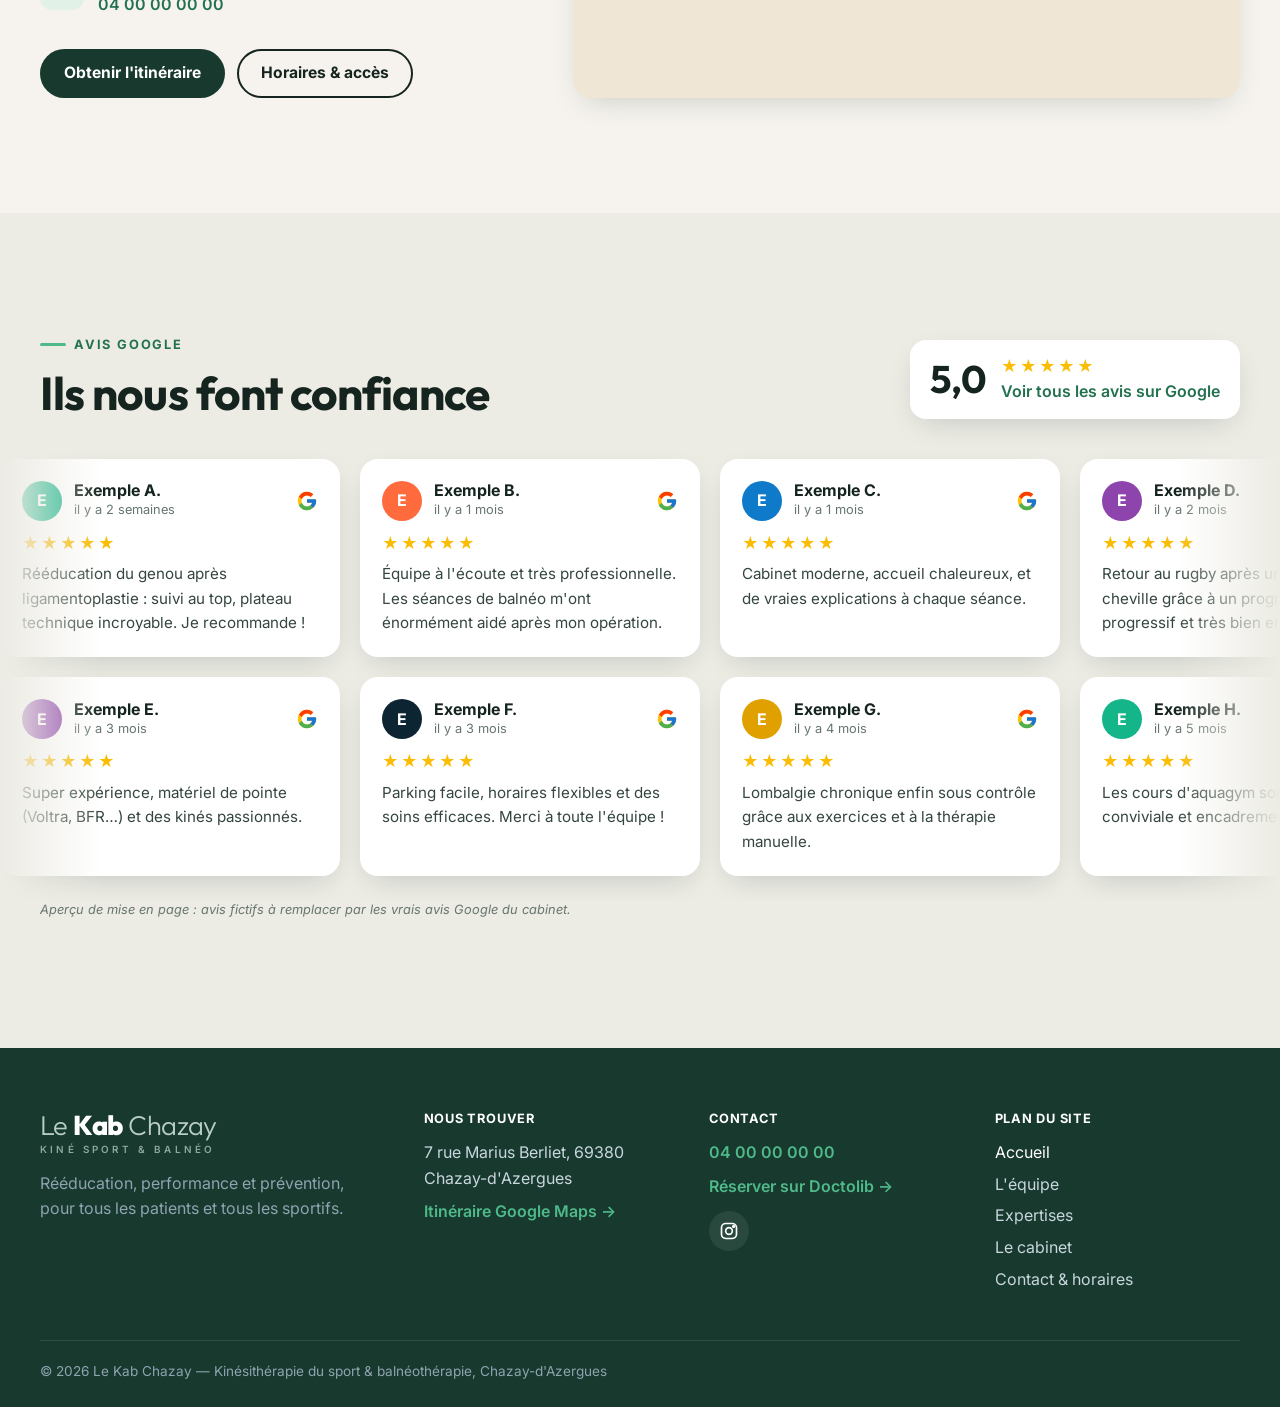
==== commit 36149900: "Équipe (3 associés + 6 assistants) et visite alignée sur le plan du RDC Co-Authored-By: Claude Opus " ====
--- a/index.html
+++ b/index.html
@@ -48,7 +48,7 @@
         <div>
           <span class="eyebrow reveal">Notre philosophie</span>
           <h2 class="reveal d1">Un cabinet pensé comme un vestiaire</h2>
-          <p class="lead reveal d2">Le Kab Chazay, c'est une équipe soudée de kinésithérapeutes passionnés de sport. Nous combinons l'expertise manuelle et les dernières avancées de la rééducation fondée sur les preuves, pour accompagner aussi bien le sportif de haut niveau que le patient du quotidien.</p>
+          <p class="lead reveal d2">Le Kab Chazay, ce sont trois associés et toute une équipe de kinésithérapeutes passionnés de sport, réunis dans un même lieu : 6 box de soin, une balnéothérapie et un plateau technique de 136 m². Nous combinons l'expertise manuelle et les dernières avancées de la rééducation fondée sur les preuves, pour accompagner aussi bien le sportif de haut niveau que le patient du quotidien.</p>
           <a class="btn btn-kab reveal d3" href="equipe.html">Rencontrer l'équipe →</a>
         </div>
         <div class="philo-list">
--- a/assets/css/style.css
+++ b/assets/css/style.css
@@ -299,7 +299,7 @@
 @media (max-width: 960px) { .team-grid { grid-template-columns: repeat(2, 1fr); } }
 @media (max-width: 620px) { .team-grid { grid-template-columns: 1fr; } }
 .member { background: var(--surface); border-radius: 22px; overflow: hidden; box-shadow: var(--shadow); display: flex; flex-direction: column; }
-.member-media { position: relative; aspect-ratio: 4 / 4.2; background: linear-gradient(160deg, #1b4a63, var(--navy)); overflow: hidden; }
+.member-media { position: relative; aspect-ratio: 4 / 4.2; background: linear-gradient(160deg, #2c5a49, var(--navy)); overflow: hidden; }
 .member-media video, .member-media img { width: 100%; height: 100%; object-fit: cover; }
 .member-media .silhouette { position: absolute; inset: auto 0 0 0; height: 88%; margin-inline: auto; color: rgba(255,255,255,.12); }
 .member-media .num {
@@ -604,3 +604,9 @@
 .flyover-door .leaf { background: linear-gradient(90deg, rgba(190,205,210,.55), rgba(230,238,240,.35)); border: 10px solid #2b3135; backdrop-filter: blur(3px); }
 .flyover-door .leaf::after { background: #15191b; width: 8px; height: 120px; margin-top: -60px; }
 .flyover-door .glass { display: none; }
+.assist-grid { display: grid; grid-template-columns: repeat(6, 1fr); gap: 16px; }
+@media (max-width: 960px) { .assist-grid { grid-template-columns: repeat(3, 1fr); } }
+@media (max-width: 520px) { .assist-grid { grid-template-columns: repeat(2, 1fr); } }
+.assist { background: var(--surface); border-radius: var(--radius); box-shadow: var(--shadow); padding: 22px 14px; text-align: center; display: flex; flex-direction: column; align-items: center; gap: 4px; }
+.assist-av { width: 64px; height: 64px; border-radius: 50%; background: var(--kab-soft); color: var(--kab-dark); display: grid; place-items: center; font-family: var(--font-display); font-weight: 700; font-size: 1.6rem; margin-bottom: 8px; border: 2px dashed var(--kab); }
+.assist small { color: var(--muted); }
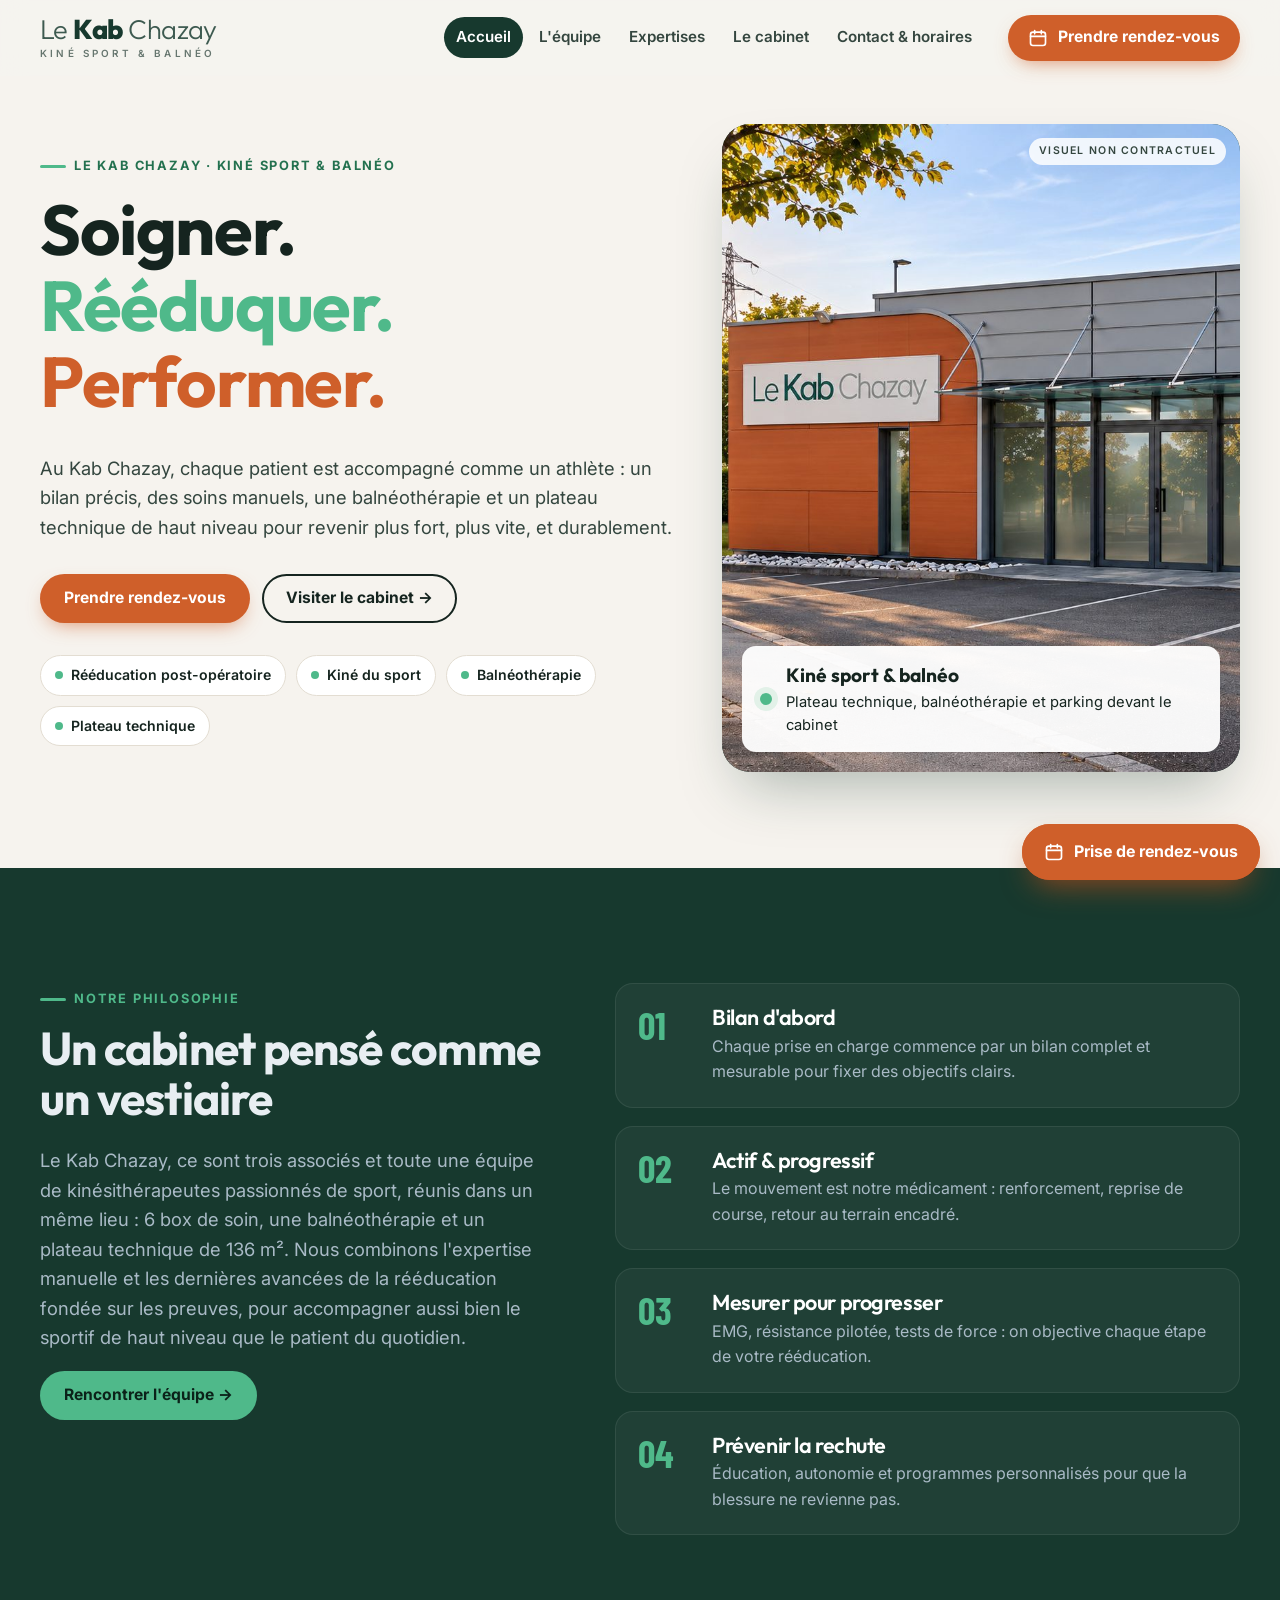
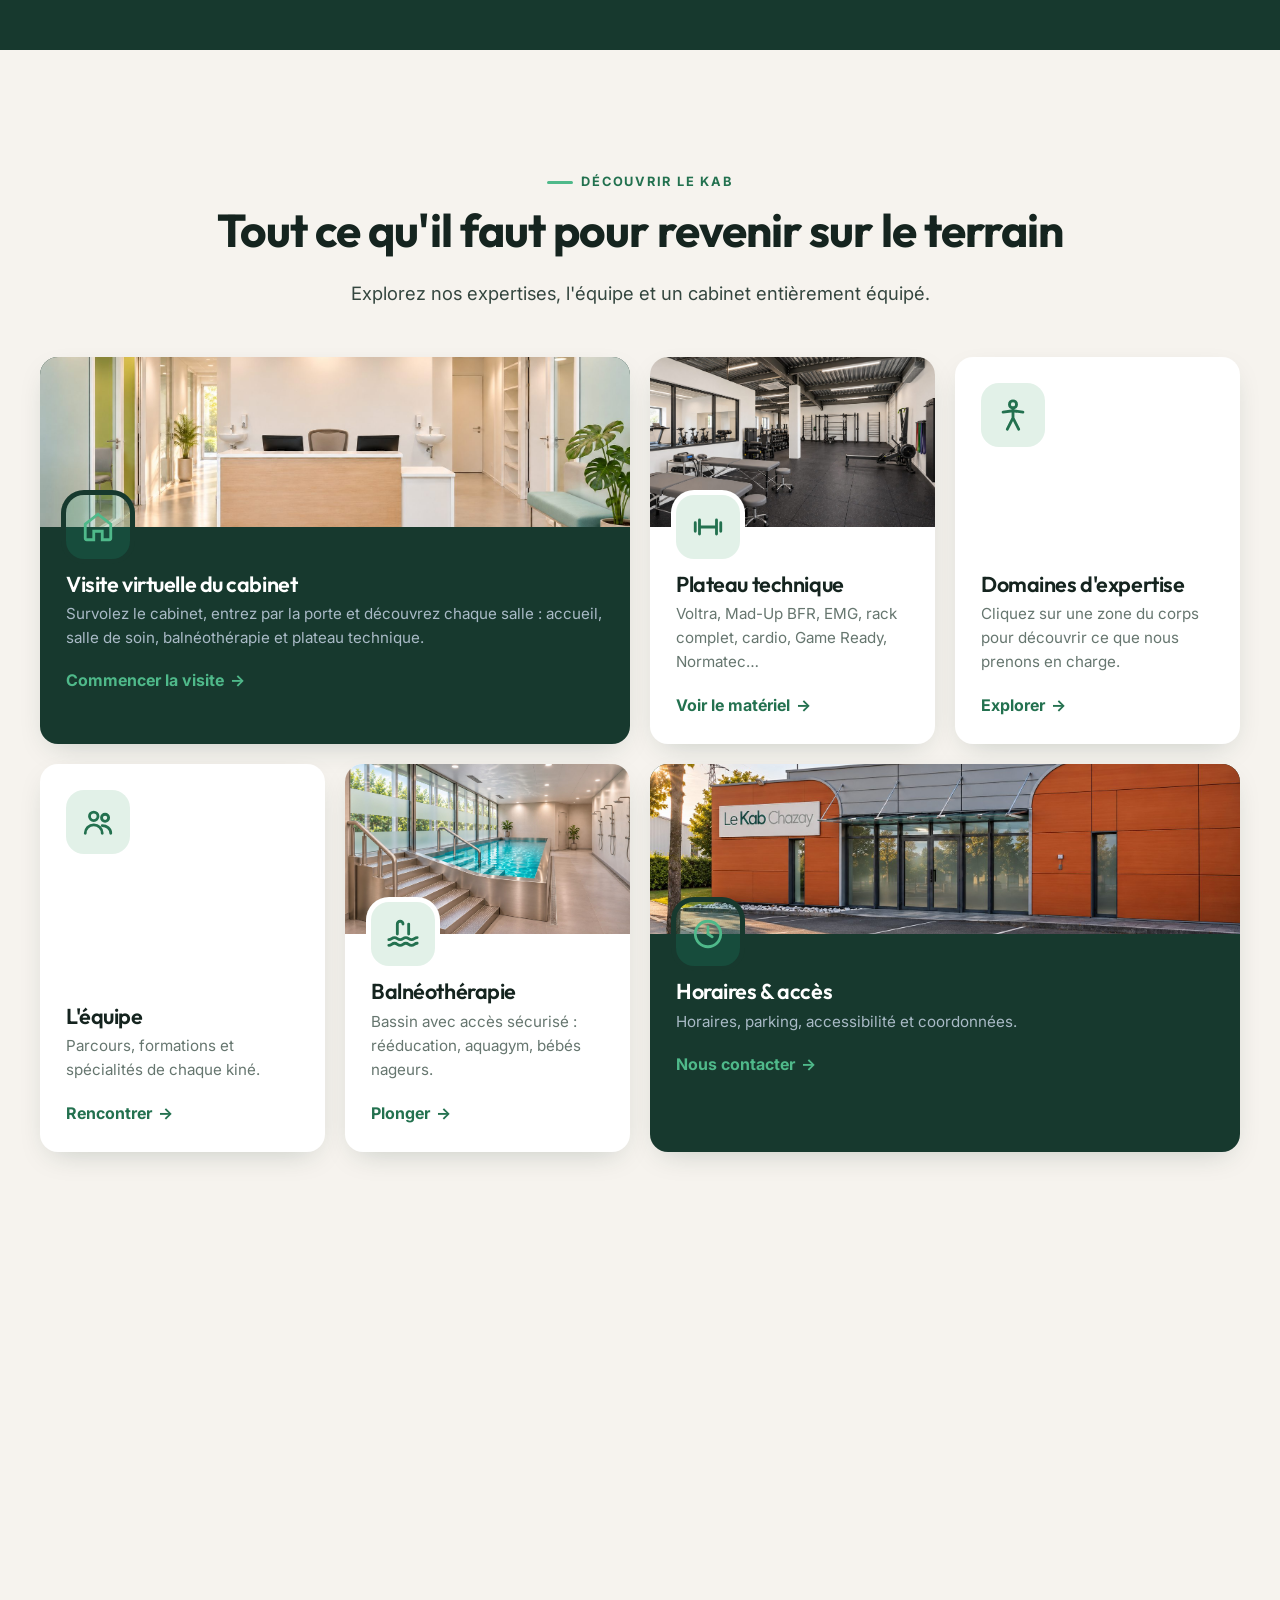
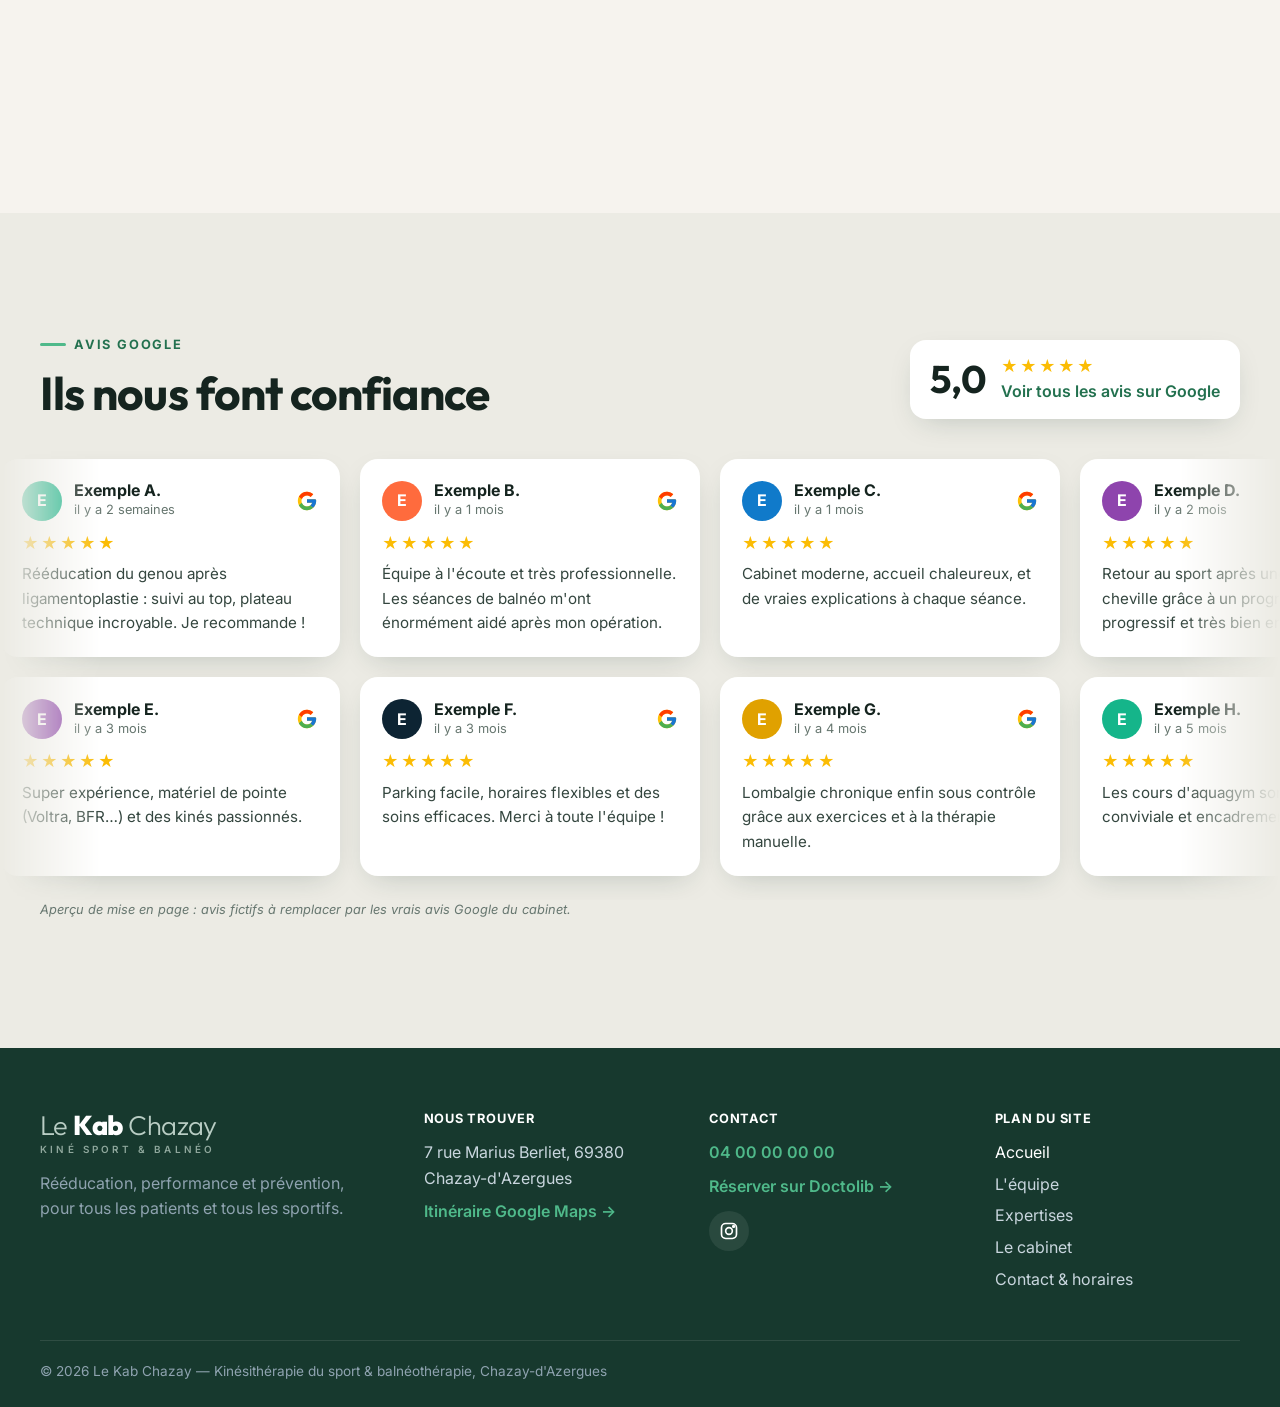
==== commit 857e9661: "Préparation de la version de test (GitHub Pages, noindex) Co-Authored-By: Claude Opus 5.5 <noreply@a" ====
--- a/index.html
+++ b/index.html
@@ -3,6 +3,8 @@
 <head>
   <meta charset="utf-8">
   <meta name="viewport" content="width=device-width, initial-scale=1">
+  <!-- VERSION DE TEST : retirer la ligne suivante à la mise en ligne officielle -->
+  <meta name="robots" content="noindex, nofollow">
   <title>Le Kab Chazay — Kinésithérapie du sport à Chazay-d'Azergues</title>
   <meta name="description" content="Le Kab Chazay, cabinet de kinésithérapie et rééducation du sport à Chazay-d'Azergues (69380) : bilan, thérapie manuelle, dry needling, balnéothérapie et plateau technique.">
   <link rel="icon" href="assets/img/logo.svg" type="image/svg+xml">
--- a/assets/css/style.css
+++ b/assets/css/style.css
@@ -278,23 +278,6 @@
 /* =========================================================
    ÉQUIPE
    ========================================================= */
-.try-hero { position: relative; background: var(--navy); color: #fff; overflow: hidden; }
-.try-stage { position: relative; height: clamp(320px, 52vw, 520px); }
-.try-stage svg { position: absolute; inset: 0; width: 100%; height: 100%; }
-.try-title {
-  position: absolute; inset: 0; display: grid; place-content: center; text-align: center; pointer-events: none; z-index: 2;
-}
-.try-title .burst {
-  font-family: var(--font-sport); font-weight: 900; font-size: clamp(4rem, 14vw, 11rem); text-transform: uppercase; line-height: .9;
-  color: #fff; text-shadow: 0 6px 0 var(--kab-dark), 0 20px 40px rgba(0,0,0,.4); transform: scale(0) rotate(-8deg); opacity: 0;
-}
-.try-title .sub { font-weight: 700; letter-spacing: .25em; text-transform: uppercase; opacity: 0; transform: translateY(10px); }
-.try-hero.play .burst { animation: burst .7s 2.1s forwards cubic-bezier(.2, 1.6, .4, 1); }
-.try-hero.play .sub { animation: fadeup .6s 2.6s forwards; }
-@keyframes burst { to { transform: scale(1) rotate(-4deg); opacity: 1; } }
-@keyframes fadeup { to { opacity: 1; transform: none; } }
-.try-hero .replay { position: absolute; right: 16px; bottom: 16px; z-index: 3; }
-
 .team-grid { display: grid; grid-template-columns: repeat(3, 1fr); gap: 28px; }
 @media (max-width: 960px) { .team-grid { grid-template-columns: repeat(2, 1fr); } }
 @media (max-width: 620px) { .team-grid { grid-template-columns: 1fr; } }
@@ -306,17 +289,6 @@
   position: absolute; right: 16px; top: 10px; font-family: var(--font-sport); font-weight: 900; font-size: 5rem; line-height: 1;
   color: transparent; -webkit-text-stroke: 2px rgba(255,255,255,.35);
 }
-.member-media .mini-try { position: absolute; inset: 0; pointer-events: none; }
-.member-media .mini-ball { position: absolute; left: -40px; bottom: 26%; width: 38px; transition: none; }
-.member:hover .mini-ball, .member.open .mini-ball { animation: run 1.1s forwards cubic-bezier(.5, 0, .3, 1); }
-@keyframes run { 0% { left: -40px; transform: rotate(0); } 80% { left: 72%; transform: rotate(540deg) translateY(-30px); } 100% { left: 74%; transform: rotate(600deg) translateY(0); } }
-.member-media .mini-line { position: absolute; left: 70%; top: 0; bottom: 0; width: 3px; background: rgba(255,255,255,.35); }
-.member-media .essai-tag {
-  position: absolute; left: 50%; top: 22%; transform: translate(-50%, 0) scale(.4); opacity: 0;
-  font-family: var(--font-sport); font-weight: 900; font-size: 2.2rem; color: #fff; background: var(--kab); padding: 4px 16px; border-radius: 8px; text-transform: uppercase;
-}
-.member:hover .essai-tag, .member.open .essai-tag { animation: tag .4s 1s forwards cubic-bezier(.2, 1.6, .4, 1); }
-@keyframes tag { to { opacity: 1; transform: translate(-50%, 0) scale(1) rotate(-4deg); } }
 .member-body { padding: 24px; display: flex; flex-direction: column; gap: 6px; flex: 1; }
 .member-body h3 { font-size: 1.6rem; margin: 0; }
 .member-role { color: var(--kab-dark); font-weight: 700; font-size: .9rem; }
@@ -610,3 +582,10 @@
 .assist { background: var(--surface); border-radius: var(--radius); box-shadow: var(--shadow); padding: 22px 14px; text-align: center; display: flex; flex-direction: column; align-items: center; gap: 4px; }
 .assist-av { width: 64px; height: 64px; border-radius: 50%; background: var(--kab-soft); color: var(--kab-dark); display: grid; place-items: center; font-family: var(--font-display); font-weight: 700; font-size: 1.6rem; margin-bottom: 8px; border: 2px dashed var(--kab); }
 .assist small { color: var(--muted); }
+.bubble-img { width: calc(100% + 40px); margin: -18px -20px 12px; height: 140px; object-fit: cover; border-radius: 16px 16px 0 0; max-width: none; }
+@media (max-width: 700px) { .scene .bubble .bubble-img { border-radius: 0; margin: -14px -16px 10px; width: calc(100% + 32px); height: 160px; } }
+.member-media img { object-position: 50% 20%; }
+.team-grid { align-items: start; }
+.member-media.has-photo .num { -webkit-text-stroke: 2px rgba(255,255,255,.8); text-shadow: 0 2px 10px rgba(0,0,0,.15); }
+.member-media.has-photo::after { content: ""; position: absolute; inset: auto 0 0 0; height: 30%; background: linear-gradient(transparent, rgba(23,57,46,.35)); pointer-events: none; }
+.card > .rdv-options:last-child { margin-bottom: 0; }
